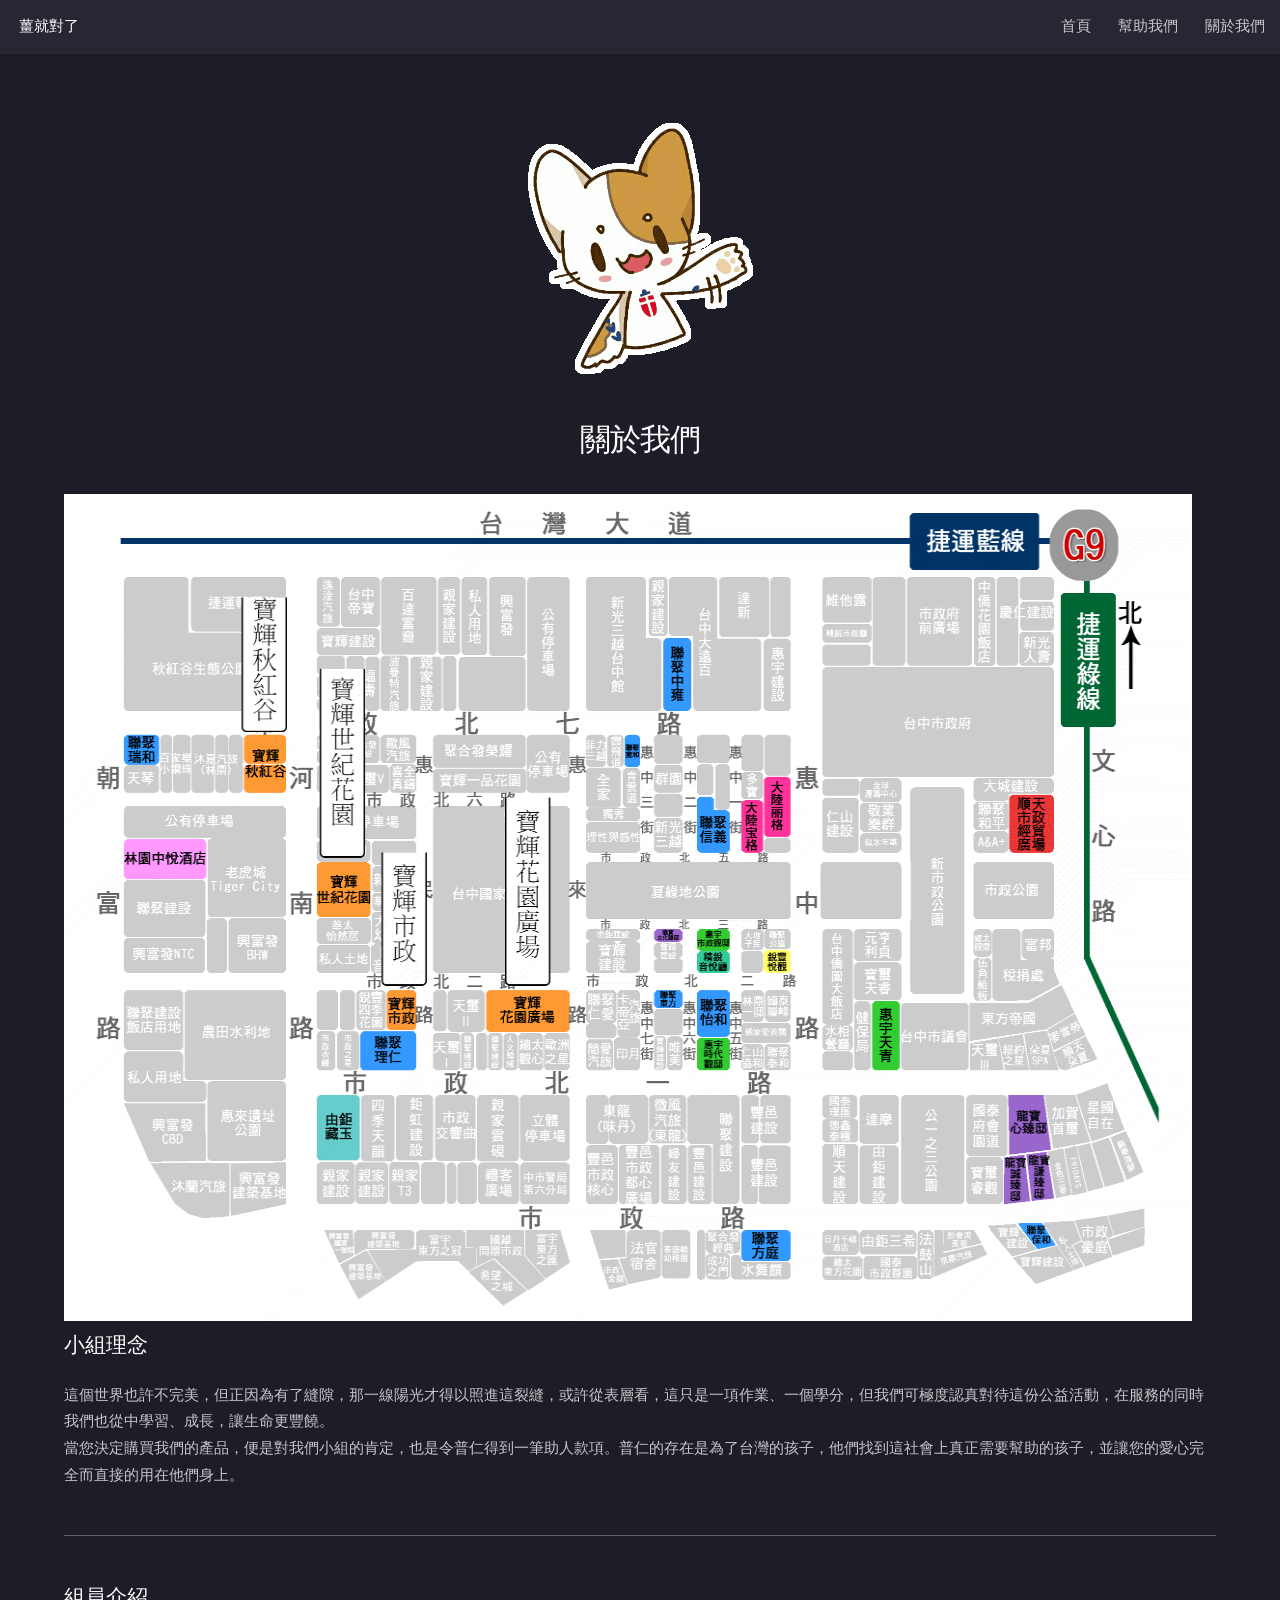
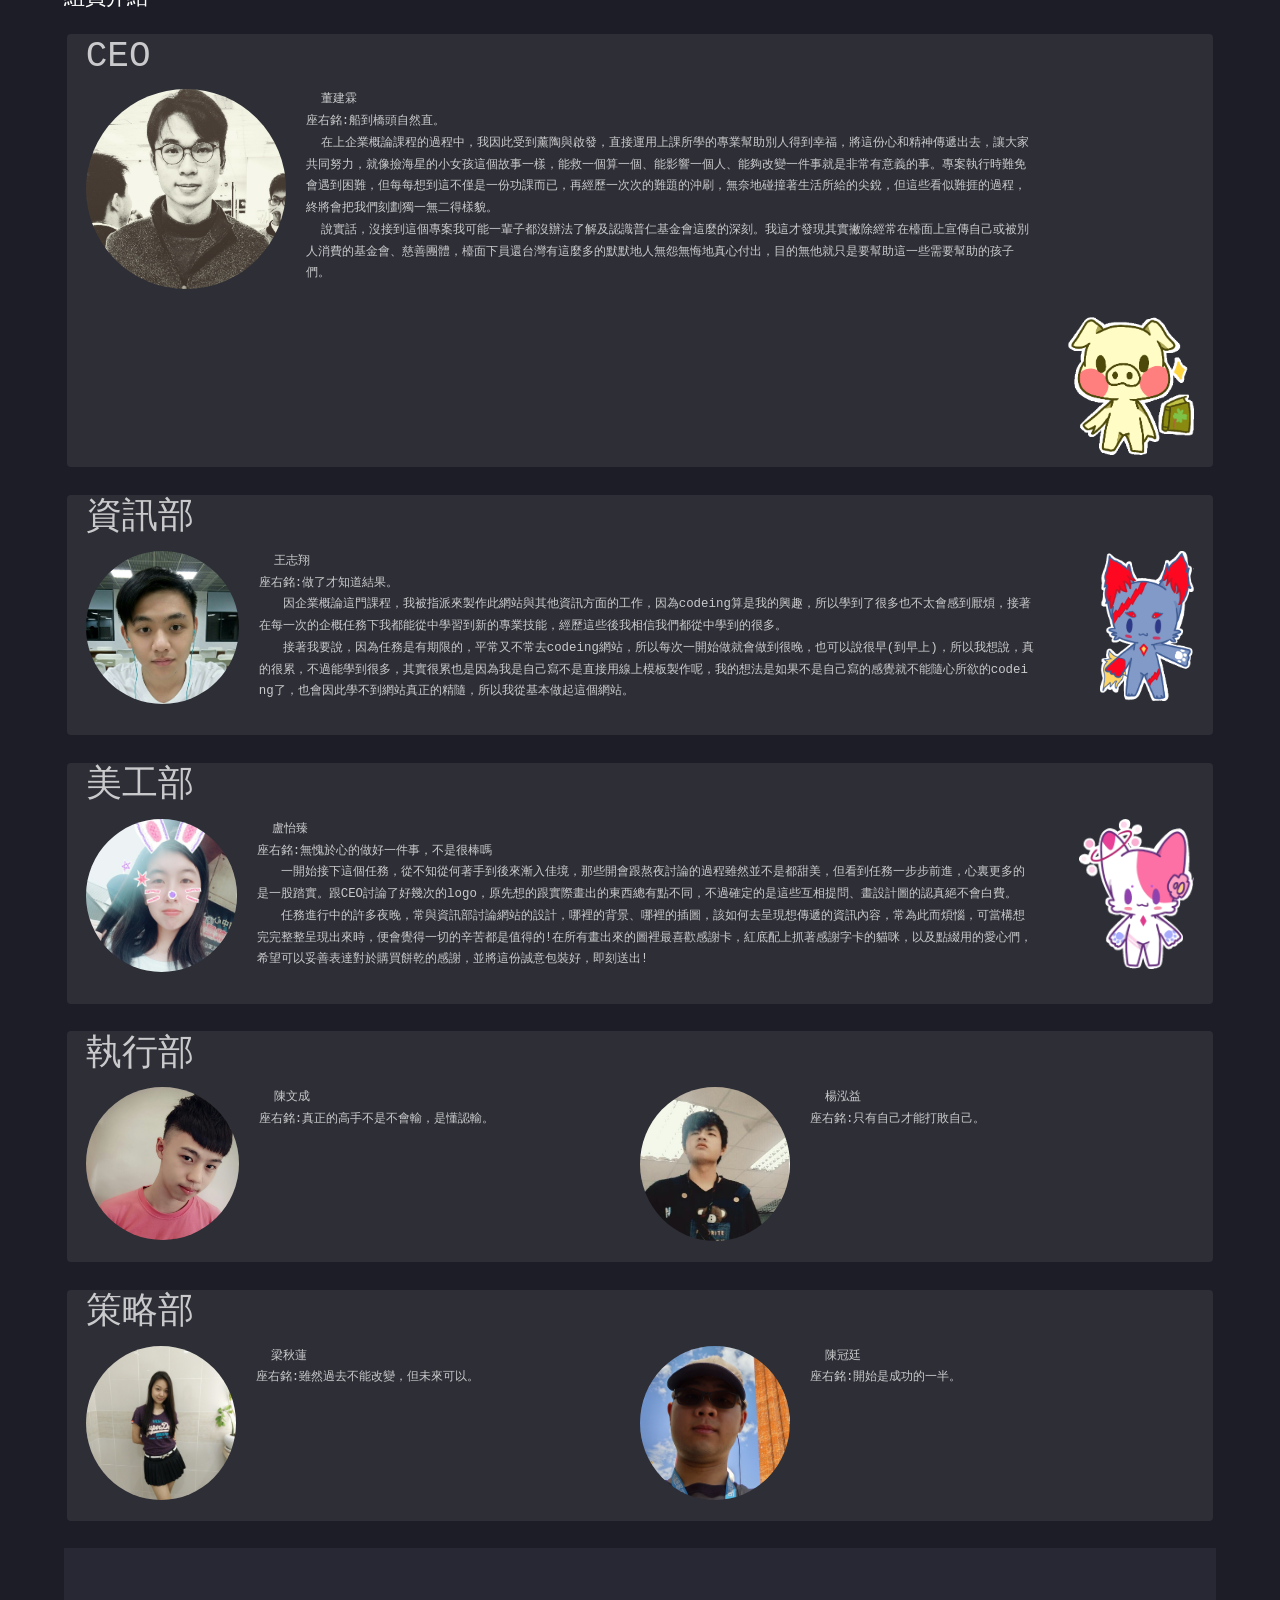
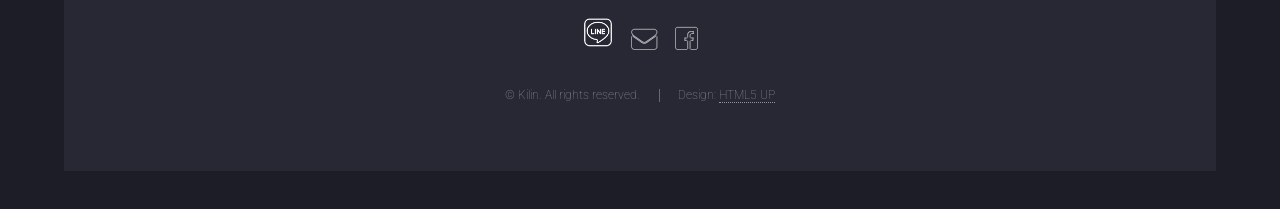
==== about.html @ bde61a0d "Add files via upload" ====
<!DOCTYPE HTML>
<!--
	Landed by HTML5 UP
	html5up.net | @ajlkn
	Free for personal and commercial use under the CCA 3.0 license (html5up.net/license)
-->
<html>
	<head>
	<!-- Global site tag (gtag.js) - Google Analytics -->
<script async src="https://www.googletagmanager.com/gtag/js?id=UA-119591064-1"></script>
<script>
  window.dataLayer = window.dataLayer || [];
  function gtag(){dataLayer.push(arguments);}
  gtag('js', new Date());

  gtag('config', 'UA-119591064-1');
</script>

		<title>薑就對了_關於我們</title>
		<meta charset="utf-8" />
		<meta name="viewport" content="width=device-width, initial-scale=1" />
		<!--[if lte IE 8]><script src="assets/js/ie/html5shiv.js"></script><![endif]-->
		<link rel="stylesheet" href="assets/css/main.css" />
		<!--[if lte IE 9]><link rel="stylesheet" href="assets/css/ie9.css" /><![endif]-->
		<!--[if lte IE 8]><link rel="stylesheet" href="assets/css/ie8.css" /><![endif]-->
	</head>
	<body>
		<div id="page-wrapper">

			<!-- Header -->
			<header id="header">
					<h1 id="logo"><a href="index.html">薑就對了</a></h1>
					<nav id="nav">
						<ul>
							<li><a href="index.html">首頁</a></li>
							<li>
								<a href="#">幫助我們</a>
								<ul>
									<li><a href="thanks.html">購買薑黃餅乾</a></li>
									
									<li><a href="Statements.jsp">財務報表</a></li>
									
								</ul>
							</li>
							<li>
							<a href="#">關於我們</a>
								<ul>
									<li><a href="about.html">關於我們</a></li>
									
									<li><a href="meow.html">薑米喵 小檔案</a></li>
									
								</ul>
							</li>
						</ul>
					</nav>
				</header>

			<!-- Main -->
				<div id="main" class="wrapper style1">
					<div class="container">
						<div class="midd">
							<h2><img src="images/hello.gif" width="225" height="251"></h2><h2>關於我們</h2></div>
						

						<!-- Text -->
							<section>
								<img src="images/10.gif" width="1128" height="827">
								<h3>小組理念</h3>
								<p>這個世界也許不完美，但正因為有了縫隙，那一線陽光才得以照進這裂縫，或許從表層看，這只是一項作業、一個學分，但我們可極度認真對待這份公益活動，在服務的同時我們也從中學習、成長，讓生命更豐饒。 
<br>當您決定購買我們的產品，便是對我們小組的肯定，也是令普仁得到一筆助人款項。普仁的存在是為了台灣的孩子，他們找到這社會上真正需要幫助的孩子，並讓您的愛心完全而直接的用在他們身上。</p>

<hr />

							

							  <h3>組員介紹</h3>
	                          
	                          <pre><code><div class="h1">CEO</div><br><div class="aboutmu"><span class="radi"><img src="images/180501_0001.jpg" alt="" width="200" class="radi" /></span></div><div class="aboutmu4">  董建霖		
座右銘:船到橋頭自然直。
  在上企業概論課程的過程中，我因此受到薰陶與啟發，直接運用上課所學的專業幫助別人得到幸福，將這份心和精神傳遞出去，讓大家共同努力，就像撿海星的小女孩這個故事一樣，能救一個算一個、能影響一個人、能夠改變一件事就是非常有意義的事。專案執行時難免會遇到困難，但每每想到這不僅是一份功課而已，再經歷一次次的難題的沖刷，無奈地碰撞著生活所給的尖銳，但這些看似難捱的過程，終將會把我們刻劃獨一無二得樣貌。
  說實話，沒接到這個專案我可能一輩子都沒辦法了解及認識普仁基金會這麼的深刻。我這才發現其實撇除經常在檯面上宣傳自己或被別人消費的基金會、慈善團體，檯面下員還台灣有這麼多的默默地人無怨無悔地真心付出，目的無他就只是要幫助這一些需要幫助的孩子們。
</div><img src="images/1312.gif" height="150" class="riggg"/></code></pre>
    <pre><code><div class="h1">資訊部</div><br><div class="aboutmu"><span class="radi"><img src="images/180501_0003.jpg" alt="" width="153" height="153" class="radi" /></span></div><div class="aboutmu2">  王志翔
座右銘:做了才知道結果。
　　因企業概論這門課程，我被指派來製作此網站與其他資訊方面的工作，因為codeing算是我的興趣，所以學到了很多也不太會感到厭煩，接著在每一次的企概任務下我都能從中學習到新的專業技能，經歷這些後我相信我們都從中學到的很多。
　　接著我要說，因為任務是有期限的，平常又不常去codeing網站，所以每次一開始做就會做到很晚，也可以說很早(到早上)，所以我想說，真的很累，不過能學到很多，其實很累也是因為我是自己寫不是直接用線上模板製作呢，我的想法是如果不是自己寫的感覺就不能隨心所欲的codeing了，也會因此學不到網站真正的精隨，所以我從基本做起這個網站。</div><img src="images/1313.gif" height="150" class="riggg"/></code></pre>
     <pre><code><div class="h1">美工部</div><br><div class="aboutmu"><span class="radi"><img src="images/180501_0002.jpg" alt="" width="151" height="153" class="radi" /></span></div><div class="aboutmu2">  盧怡臻
座右銘:無愧於心的做好一件事，不是很棒嗎
　　一開始接下這個任務，從不知從何著手到後來漸入佳境，那些開會跟熬夜討論的過程雖然並不是都甜美，但看到任務一步步前進，心裏更多的是一股踏實。跟CEO討論了好幾次的logo，原先想的跟實際畫出的東西總有點不同，不過確定的是這些互相提問、畫設計圖的認真絕不會白費。
　　任務進行中的許多夜晚，常與資訊部討論網站的設計，哪裡的背景、哪裡的插圖，該如何去呈現想傳遞的資訊內容，常為此而煩惱，可當構想完完整整呈現出來時，便會覺得一切的辛苦都是值得的!在所有畫出來的圖裡最喜歡感謝卡，紅底配上抓著感謝字卡的貓咪，以及點綴用的愛心們，希望可以妥善表達對於購買餅乾的感謝，並將這份誠意包裝好，即刻送出!
</div><img src="images/1314.gif" height="150" class="riggg"/></code></pre>
   <pre><code><div class="h1">執行部</div><br><div class="both"><div class="aboutmu"><span class="radi"><img src="images/180501_0005.jpg" alt="" width="153" height="153" class="radi" /></span></div><div class="aboutmu3">  陳文成
座右銘:真正的高手不是不會輸，是懂認輸。
	</div></div><div class="both"><div class="aboutmu"><span class="radi"><img src="images/180501_0006.jpg" alt="" width="150" height="154" class="radi" /></span></div><div class="aboutmu3">  楊泓益
座右銘:只有自己才能打敗自己。
	</div></div></code></pre>
    <pre><code><div class="h1">策略部</div><br><div class="both"><div class="aboutmu"><span class="radi"><img src="images/180501_0007.jpg" alt="" width="150" height="154" class="radi" /></span></div><div class="aboutmu3">  梁秋蓮
座右銘:雖然過去不能改變，但未來可以。
	</div></div><div class="both"><div class="aboutmu"><span class="radi"><img src="images/180501_0004.jpg" alt="" width="150" height="154" class="radi" /></span></div><div class="aboutmu3">  陳冠廷
座右銘:開始是成功的一半。</div></div>
</code></pre></section>

			<!-- Footer -->
				<footer id="footer">
					<ul class="icons">
						<li><a target="_blank"  href="https://line.me/R/ti/p/%40igk7902d" class="icon" ><img height="30" border="0" src="images/line.png"></a></li>
						<li><a href="mailto:wl00161839@gmail.com" class="icon alt fa-envelope"><span class="label">Email</span></a></li>
                        <li><a target="_blank"  href="https://www.facebook.com/%E8%96%91%E5%B0%B1%E5%B0%8D%E4%BA%86-148167899364605/?modal=admin_todo_tour" class="icon alt fa-facebook-official"><span class="label">facebook</span></a></li>
					</ul>
					<ul class="copyright">
						<li>&copy; Kilin. All rights reserved.</li><li>Design: <a href="http://html5up.net">HTML5 UP</a></li>
					</ul>
				</footer>

		</div>

		<!-- Scripts -->
			<script src="assets/js/jquery.min.js"></script>
			<script src="assets/js/j.js"></script>
			<script src="assets/js/jquery.scrolly.min.js"></script>
			<script src="assets/js/jquery.dropotron.min.js"></script>
			<script src="assets/js/jquery.scrollex.min.js"></script>
			<script src="assets/js/skel.min.js"></script>
			<script src="assets/js/util.js"></script>
			<!--[if lte IE 8]><script src="assets/js/ie/respond.min.js"></script><![endif]-->
			<script src="assets/js/main.js"></script>

	</body>
</html>
---- assets/css/main.css ----
@import url("font-awesome.min.css");
@import url("https://fonts.googleapis.com/css?family=Roboto:100,300,100italic,300italic");


/*
	Landed by HTML5 UP
	html5up.net | @ajlkn
	Free for personal and commercial use under the CCA 3.0 license (html5up.net/license)
*/

/* Reset */



	html, body, div, span, applet, object, iframe, h1, h2, h3, h4, h5, h6, p, blockquote, pre, a, abbr, acronym, address, big, cite, code, del, dfn, em, img, ins, kbd, q, s, samp, small, strike, strong, sub, sup, tt, var, b, u, i, center, dl, dt, dd, ol, ul, li, fieldset, form, label, legend, table, caption, tbody, tfoot, thead, tr, th, td, article, aside, canvas, details, embed, figure, figcaption, footer, header, hgroup, menu, nav, output, ruby, section, summary, time, mark, audio, video {
		margin: 0;
		padding: 0;
		border: 0;
		font-size: 100%;
		font: inherit;
		vertical-align: baseline;
	}

	article, aside, details, figcaption, figure, footer, header, hgroup, menu, nav, section {
		display: block;
	}

	body {
		line-height: 1;
	}

	ol, ul {
		list-style: none;
	}

	blockquote, q {
		quotes: none;
	}

	blockquote:before, blockquote:after, q:before, q:after {
		content: '';
		content: none;
	}

	table {
		border-collapse: collapse;
		border-spacing: 0;
	}

	body {
		-webkit-text-size-adjust: none;
	}

/* Box Model */

	*, *:before, *:after {
		-moz-box-sizing: border-box;
		-webkit-box-sizing: border-box;
		box-sizing: border-box;
	}

/* Containers */

	.container {
		margin-left: auto;
		margin-right: auto;
	}

	.container.\31 25\25 {
		width: 100%;
		max-width: 87.5em;
		min-width: 70em;
	}

	.container.\37 5\25 {
		width: 52.5em;
	}

	.container.\35 0\25 {
		width: 35em;
	}

	.container.\32 5\25 {
		width: 17.5em;
	}

	.container {
		width: 70em;
	}

	@media screen and (max-width: 1680px) {

		.container.\31 25\25 {
			width: 100%;
			max-width: 87.5em;
			min-width: 70em;
		}

		.container.\37 5\25 {
			width: 52.5em;
		}

		.container.\35 0\25 {
			width: 35em;
		}

		.container.\32 5\25 {
			width: 17.5em;
		}

		.container {
			width: 70em;
		}

	}

	@media screen and (max-width: 1280px) {

		.container.\31 25\25 {
			width: 100%;
			max-width: 112.5%;
			min-width: 90%;
		}

		.container.\37 5\25 {
			width: 67.5%;
		}

		.container.\35 0\25 {
			width: 45%;
		}

		.container.\32 5\25 {
			width: 22.5%;
		}

		.container {
			width: 90%;
		}

	}

	@media screen and (max-width: 980px) {

		.container.\31 25\25 {
			width: 100%;
			max-width: 125%;
			min-width: 100%;
		}

		.container.\37 5\25 {
			width: 75%;
		}

		.container.\35 0\25 {
			width: 50%;
		}

		.container.\32 5\25 {
			width: 25%;
		}

		.container {
			width: 100% !important;
		}

	}

	@media screen and (max-width: 736px) {

		.container.\31 25\25 {
			width: 100%;
			max-width: 125%;
			min-width: 100%;
		}

		.container.\37 5\25 {
			width: 75%;
		}

		.container.\35 0\25 {
			width: 50%;
		}

		.container.\32 5\25 {
			width: 25%;
		}

		.container {
			width: 100% !important;
		}

	}

	@media screen and (max-width: 480px) {

		.container.\31 25\25 {
			width: 100%;
			max-width: 125%;
			min-width: 100%;
		}

		.container.\37 5\25 {
			width: 75%;
		}

		.container.\35 0\25 {
			width: 50%;
		}

		.container.\32 5\25 {
			width: 25%;
		}

		.container {
			width: 100% !important;
		}

	}

/* Grid */

	.row {
		border-bottom: solid 1px transparent;
		-moz-box-sizing: border-box;
		-webkit-box-sizing: border-box;
		box-sizing: border-box;
	}

	.row > * {
		float: left;
		-moz-box-sizing: border-box;
		-webkit-box-sizing: border-box;
		box-sizing: border-box;
	}

	.row:after, .row:before {
		content: '';
		display: block;
		clear: both;
		height: 0;
	}

	.row.uniform > * > :first-child {
		margin-top: 0;
	}

	.row.uniform > * > :last-child {
		margin-bottom: 0;
	}

	.row.\30 \25 > * {
		padding: 0 0 0 0em;
	}

	.row.\30 \25 {
		margin: 0 0 -1px 0em;
	}

	.row.uniform.\30 \25 > * {
		padding: 0em 0 0 0em;
	}

	.row.uniform.\30 \25 {
		margin: 0em 0 -1px 0em;
	}

	.row > * {
		padding: 0 0 0 2.5em;
	}

	.row {
		margin: 0 0 -1px -2.5em;
	}

	.row.uniform > * {
		padding: 2.5em 0 0 2.5em;
	}

	.row.uniform {
		margin: -2.5em 0 -1px -2.5em;
	}

	.row.\32 00\25 > * {
		padding: 0 0 0 5em;
	}

	.row.\32 00\25 {
		margin: 0 0 -1px -5em;
	}

	.row.uniform.\32 00\25 > * {
		padding: 5em 0 0 5em;
	}

	.row.uniform.\32 00\25 {
		margin: -5em 0 -1px -5em;
	}

	.row.\31 50\25 > * {
		padding: 0 0 0 3.75em;
	}

	.row.\31 50\25 {
		margin: 0 0 -1px -3.75em;
	}

	.row.uniform.\31 50\25 > * {
		padding: 3.75em 0 0 3.75em;
	}

	.row.uniform.\31 50\25 {
		margin: -3.75em 0 -1px -3.75em;
	}

	.row.\35 0\25 > * {
		padding: 0 0 0 1.25em;
	}

	.row.\35 0\25 {
		margin: 0 0 -1px -1.25em;
	}

	.row.uniform.\35 0\25 > * {
		padding: 1.25em 0 0 1.25em;
	}

	.row.uniform.\35 0\25 {
		margin: -1.25em 0 -1px -1.25em;
	}

	.row.\32 5\25 > * {
		padding: 0 0 0 0.625em;
	}

	.row.\32 5\25 {
		margin: 0 0 -1px -0.625em;
	}

	.row.uniform.\32 5\25 > * {
		padding: 0.625em 0 0 0.625em;
	}

	.row.uniform.\32 5\25 {
		margin: -0.625em 0 -1px -0.625em;
	}

	.\31 2u, .\31 2u\24 {
		width: 100%;
		clear: none;
		margin-left: 0;
	}

	.\31 1u, .\31 1u\24 {
		width: 91.6666666667%;
		clear: none;
		margin-left: 0;
	}

	.\31 0u, .\31 0u\24 {
		width: 83.3333333333%;
		clear: none;
		margin-left: 0;
	}

	.\39 u, .\39 u\24 {
		width: 75%;
		clear: none;
		margin-left: 0;
	}

	.\38 u, .\38 u\24 {
		width: 66.6666666667%;
		clear: none;
		margin-left: 0;
	}

	.\37 u, .\37 u\24 {
		width: 58.3333333333%;
		clear: none;
		margin-left: 0;
	}

	.\36 u, .\36 u\24 {
		width: 50%;
		clear: none;
		margin-left: 0;
	}

	.\35 u, .\35 u\24 {
		width: 41.6666666667%;
		clear: none;
		margin-left: 0;
	}

	.\34 u, .\34 u\24 {
		width: 33.3333333333%;
		clear: none;
		margin-left: 0;
	}

	.\33 u, .\33 u\24 {
		width: 25%;
		clear: none;
		margin-left: 0;
	}

	.\32 u, .\32 u\24 {
		width: 16.6666666667%;
		clear: none;
		margin-left: 0;
	}

	.\31 u, .\31 u\24 {
		width: 8.3333333333%;
		clear: none;
		margin-left: 0;
	}

	.\31 2u\24 + *,
	.\31 1u\24 + *,
	.\31 0u\24 + *,
	.\39 u\24 + *,
	.\38 u\24 + *,
	.\37 u\24 + *,
	.\36 u\24 + *,
	.\35 u\24 + *,
	.\34 u\24 + *,
	.\33 u\24 + *,
	.\32 u\24 + *,
	.\31 u\24 + * {
		clear: left;
	}

	.\-11u {
		margin-left: 91.66667%;
	}

	.\-10u {
		margin-left: 83.33333%;
	}

	.\-9u {
		margin-left: 75%;
	}

	.\-8u {
		margin-left: 66.66667%;
	}

	.\-7u {
		margin-left: 58.33333%;
	}

	.\-6u {
		margin-left: 50%;
	}

	.\-5u {
		margin-left: 41.66667%;
	}

	.\-4u {
		margin-left: 33.33333%;
	}

	.\-3u {
		margin-left: 25%;
	}

	.\-2u {
		margin-left: 16.66667%;
	}

	.\-1u {
		margin-left: 8.33333%;
	}

	@media screen and (max-width: 1680px) {

		.row > * {
			padding: 0 0 0 2.5em;
		}

		.row {
			margin: 0 0 -1px -2.5em;
		}

		.row.uniform > * {
			padding: 2.5em 0 0 2.5em;
		}

		.row.uniform {
			margin: -2.5em 0 -1px -2.5em;
		}

		.row.\32 00\25 > * {
			padding: 0 0 0 5em;
		}

		.row.\32 00\25 {
			margin: 0 0 -1px -5em;
		}

		.row.uniform.\32 00\25 > * {
			padding: 5em 0 0 5em;
		}

		.row.uniform.\32 00\25 {
			margin: -5em 0 -1px -5em;
		}

		.row.\31 50\25 > * {
			padding: 0 0 0 3.75em;
		}

		.row.\31 50\25 {
			margin: 0 0 -1px -3.75em;
		}

		.row.uniform.\31 50\25 > * {
			padding: 3.75em 0 0 3.75em;
		}

		.row.uniform.\31 50\25 {
			margin: -3.75em 0 -1px -3.75em;
		}

		.row.\35 0\25 > * {
			padding: 0 0 0 1.25em;
		}

		.row.\35 0\25 {
			margin: 0 0 -1px -1.25em;
		}

		.row.uniform.\35 0\25 > * {
			padding: 1.25em 0 0 1.25em;
		}

		.row.uniform.\35 0\25 {
			margin: -1.25em 0 -1px -1.25em;
		}

		.row.\32 5\25 > * {
			padding: 0 0 0 0.625em;
		}

		.row.\32 5\25 {
			margin: 0 0 -1px -0.625em;
		}

		.row.uniform.\32 5\25 > * {
			padding: 0.625em 0 0 0.625em;
		}

		.row.uniform.\32 5\25 {
			margin: -0.625em 0 -1px -0.625em;
		}

		.\31 2u\28xlarge\29, .\31 2u\24\28xlarge\29 {
			width: 100%;
			clear: none;
			margin-left: 0;
		}

		.\31 1u\28xlarge\29, .\31 1u\24\28xlarge\29 {
			width: 91.6666666667%;
			clear: none;
			margin-left: 0;
		}

		.\31 0u\28xlarge\29, .\31 0u\24\28xlarge\29 {
			width: 83.3333333333%;
			clear: none;
			margin-left: 0;
		}

		.\39 u\28xlarge\29, .\39 u\24\28xlarge\29 {
			width: 75%;
			clear: none;
			margin-left: 0;
		}

		.\38 u\28xlarge\29, .\38 u\24\28xlarge\29 {
			width: 66.6666666667%;
			clear: none;
			margin-left: 0;
		}

		.\37 u\28xlarge\29, .\37 u\24\28xlarge\29 {
			width: 58.3333333333%;
			clear: none;
			margin-left: 0;
		}

		.\36 u\28xlarge\29, .\36 u\24\28xlarge\29 {
			width: 50%;
			clear: none;
			margin-left: 0;
		}

		.\35 u\28xlarge\29, .\35 u\24\28xlarge\29 {
			width: 41.6666666667%;
			clear: none;
			margin-left: 0;
		}

		.\34 u\28xlarge\29, .\34 u\24\28xlarge\29 {
			width: 33.3333333333%;
			clear: none;
			margin-left: 0;
		}

		.\33 u\28xlarge\29, .\33 u\24\28xlarge\29 {
			width: 25%;
			clear: none;
			margin-left: 0;
		}

		.\32 u\28xlarge\29, .\32 u\24\28xlarge\29 {
			width: 16.6666666667%;
			clear: none;
			margin-left: 0;
		}

		.\31 u\28xlarge\29, .\31 u\24\28xlarge\29 {
			width: 8.3333333333%;
			clear: none;
			margin-left: 0;
		}

		.\31 2u\24\28xlarge\29 + *,
		.\31 1u\24\28xlarge\29 + *,
		.\31 0u\24\28xlarge\29 + *,
		.\39 u\24\28xlarge\29 + *,
		.\38 u\24\28xlarge\29 + *,
		.\37 u\24\28xlarge\29 + *,
		.\36 u\24\28xlarge\29 + *,
		.\35 u\24\28xlarge\29 + *,
		.\34 u\24\28xlarge\29 + *,
		.\33 u\24\28xlarge\29 + *,
		.\32 u\24\28xlarge\29 + *,
		.\31 u\24\28xlarge\29 + * {
			clear: left;
		}

		.\-11u\28xlarge\29 {
			margin-left: 91.66667%;
		}

		.\-10u\28xlarge\29 {
			margin-left: 83.33333%;
		}

		.\-9u\28xlarge\29 {
			margin-left: 75%;
		}

		.\-8u\28xlarge\29 {
			margin-left: 66.66667%;
		}

		.\-7u\28xlarge\29 {
			margin-left: 58.33333%;
		}

		.\-6u\28xlarge\29 {
			margin-left: 50%;
		}

		.\-5u\28xlarge\29 {
			margin-left: 41.66667%;
		}

		.\-4u\28xlarge\29 {
			margin-left: 33.33333%;
		}

		.\-3u\28xlarge\29 {
			margin-left: 25%;
		}

		.\-2u\28xlarge\29 {
			margin-left: 16.66667%;
		}

		.\-1u\28xlarge\29 {
			margin-left: 8.33333%;
		}

	}

	@media screen and (max-width: 1280px) {

		.row > * {
			padding: 0 0 0 2.5em;
		}

		.row {
			margin: 0 0 -1px -2.5em;
		}

		.row.uniform > * {
			padding: 2.5em 0 0 2.5em;
		}

		.row.uniform {
			margin: -2.5em 0 -1px -2.5em;
		}

		.row.\32 00\25 > * {
			padding: 0 0 0 5em;
		}

		.row.\32 00\25 {
			margin: 0 0 -1px -5em;
		}

		.row.uniform.\32 00\25 > * {
			padding: 5em 0 0 5em;
		}

		.row.uniform.\32 00\25 {
			margin: -5em 0 -1px -5em;
		}

		.row.\31 50\25 > * {
			padding: 0 0 0 3.75em;
		}

		.row.\31 50\25 {
			margin: 0 0 -1px -3.75em;
		}

		.row.uniform.\31 50\25 > * {
			padding: 3.75em 0 0 3.75em;
		}

		.row.uniform.\31 50\25 {
			margin: -3.75em 0 -1px -3.75em;
		}

		.row.\35 0\25 > * {
			padding: 0 0 0 1.25em;
		}

		.row.\35 0\25 {
			margin: 0 0 -1px -1.25em;
		}

		.row.uniform.\35 0\25 > * {
			padding: 1.25em 0 0 1.25em;
		}

		.row.uniform.\35 0\25 {
			margin: -1.25em 0 -1px -1.25em;
		}

		.row.\32 5\25 > * {
			padding: 0 0 0 0.625em;
		}

		.row.\32 5\25 {
			margin: 0 0 -1px -0.625em;
		}

		.row.uniform.\32 5\25 > * {
			padding: 0.625em 0 0 0.625em;
		}

		.row.uniform.\32 5\25 {
			margin: -0.625em 0 -1px -0.625em;
		}

		.\31 2u\28large\29, .\31 2u\24\28large\29 {
			width: 100%;
			clear: none;
			margin-left: 0;
		}

		.\31 1u\28large\29, .\31 1u\24\28large\29 {
			width: 91.6666666667%;
			clear: none;
			margin-left: 0;
		}

		.\31 0u\28large\29, .\31 0u\24\28large\29 {
			width: 83.3333333333%;
			clear: none;
			margin-left: 0;
		}

		.\39 u\28large\29, .\39 u\24\28large\29 {
			width: 75%;
			clear: none;
			margin-left: 0;
		}

		.\38 u\28large\29, .\38 u\24\28large\29 {
			width: 66.6666666667%;
			clear: none;
			margin-left: 0;
		}

		.\37 u\28large\29, .\37 u\24\28large\29 {
			width: 58.3333333333%;
			clear: none;
			margin-left: 0;
		}

		.\36 u\28large\29, .\36 u\24\28large\29 {
			width: 50%;
			clear: none;
			margin-left: 0;
		}

		.\35 u\28large\29, .\35 u\24\28large\29 {
			width: 41.6666666667%;
			clear: none;
			margin-left: 0;
		}

		.\34 u\28large\29, .\34 u\24\28large\29 {
			width: 33.3333333333%;
			clear: none;
			margin-left: 0;
		}

		.\33 u\28large\29, .\33 u\24\28large\29 {
			width: 25%;
			clear: none;
			margin-left: 0;
		}

		.\32 u\28large\29, .\32 u\24\28large\29 {
			width: 16.6666666667%;
			clear: none;
			margin-left: 0;
		}

		.\31 u\28large\29, .\31 u\24\28large\29 {
			width: 8.3333333333%;
			clear: none;
			margin-left: 0;
		}

		.\31 2u\24\28large\29 + *,
		.\31 1u\24\28large\29 + *,
		.\31 0u\24\28large\29 + *,
		.\39 u\24\28large\29 + *,
		.\38 u\24\28large\29 + *,
		.\37 u\24\28large\29 + *,
		.\36 u\24\28large\29 + *,
		.\35 u\24\28large\29 + *,
		.\34 u\24\28large\29 + *,
		.\33 u\24\28large\29 + *,
		.\32 u\24\28large\29 + *,
		.\31 u\24\28large\29 + * {
			clear: left;
		}

		.\-11u\28large\29 {
			margin-left: 91.66667%;
		}

		.\-10u\28large\29 {
			margin-left: 83.33333%;
		}

		.\-9u\28large\29 {
			margin-left: 75%;
		}

		.\-8u\28large\29 {
			margin-left: 66.66667%;
		}

		.\-7u\28large\29 {
			margin-left: 58.33333%;
		}

		.\-6u\28large\29 {
			margin-left: 50%;
		}

		.\-5u\28large\29 {
			margin-left: 41.66667%;
		}

		.\-4u\28large\29 {
			margin-left: 33.33333%;
		}

		.\-3u\28large\29 {
			margin-left: 25%;
		}

		.\-2u\28large\29 {
			margin-left: 16.66667%;
		}

		.\-1u\28large\29 {
			margin-left: 8.33333%;
		}

	}

	@media screen and (max-width: 980px) {

		.row > * {
			padding: 0 0 0 2.5em;
		}

		.row {
			margin: 0 0 -1px -2.5em;
		}

		.row.uniform > * {
			padding: 2.5em 0 0 2.5em;
		}

		.row.uniform {
			margin: -2.5em 0 -1px -2.5em;
		}

		.row.\32 00\25 > * {
			padding: 0 0 0 5em;
		}

		.row.\32 00\25 {
			margin: 0 0 -1px -5em;
		}

		.row.uniform.\32 00\25 > * {
			padding: 5em 0 0 5em;
		}

		.row.uniform.\32 00\25 {
			margin: -5em 0 -1px -5em;
		}

		.row.\31 50\25 > * {
			padding: 0 0 0 3.75em;
		}

		.row.\31 50\25 {
			margin: 0 0 -1px -3.75em;
		}

		.row.uniform.\31 50\25 > * {
			padding: 3.75em 0 0 3.75em;
		}

		.row.uniform.\31 50\25 {
			margin: -3.75em 0 -1px -3.75em;
		}

		.row.\35 0\25 > * {
			padding: 0 0 0 1.25em;
		}

		.row.\35 0\25 {
			margin: 0 0 -1px -1.25em;
		}

		.row.uniform.\35 0\25 > * {
			padding: 1.25em 0 0 1.25em;
		}

		.row.uniform.\35 0\25 {
			margin: -1.25em 0 -1px -1.25em;
		}

		.row.\32 5\25 > * {
			padding: 0 0 0 0.625em;
		}

		.row.\32 5\25 {
			margin: 0 0 -1px -0.625em;
		}

		.row.uniform.\32 5\25 > * {
			padding: 0.625em 0 0 0.625em;
		}

		.row.uniform.\32 5\25 {
			margin: -0.625em 0 -1px -0.625em;
		}

		.\31 2u\28medium\29, .\31 2u\24\28medium\29 {
			width: 100%;
			clear: none;
			margin-left: 0;
		}

		.\31 1u\28medium\29, .\31 1u\24\28medium\29 {
			width: 91.6666666667%;
			clear: none;
			margin-left: 0;
		}

		.\31 0u\28medium\29, .\31 0u\24\28medium\29 {
			width: 83.3333333333%;
			clear: none;
			margin-left: 0;
		}

		.\39 u\28medium\29, .\39 u\24\28medium\29 {
			width: 75%;
			clear: none;
			margin-left: 0;
		}

		.\38 u\28medium\29, .\38 u\24\28medium\29 {
			width: 66.6666666667%;
			clear: none;
			margin-left: 0;
		}

		.\37 u\28medium\29, .\37 u\24\28medium\29 {
			width: 58.3333333333%;
			clear: none;
			margin-left: 0;
		}

		.\36 u\28medium\29, .\36 u\24\28medium\29 {
			width: 50%;
			clear: none;
			margin-left: 0;
		}

		.\35 u\28medium\29, .\35 u\24\28medium\29 {
			width: 41.6666666667%;
			clear: none;
			margin-left: 0;
		}

		.\34 u\28medium\29, .\34 u\24\28medium\29 {
			width: 33.3333333333%;
			clear: none;
			margin-left: 0;
		}

		.\33 u\28medium\29, .\33 u\24\28medium\29 {
			width: 25%;
			clear: none;
			margin-left: 0;
		}

		.\32 u\28medium\29, .\32 u\24\28medium\29 {
			width: 16.6666666667%;
			clear: none;
			margin-left: 0;
		}

		.\31 u\28medium\29, .\31 u\24\28medium\29 {
			width: 8.3333333333%;
			clear: none;
			margin-left: 0;
		}

		.\31 2u\24\28medium\29 + *,
		.\31 1u\24\28medium\29 + *,
		.\31 0u\24\28medium\29 + *,
		.\39 u\24\28medium\29 + *,
		.\38 u\24\28medium\29 + *,
		.\37 u\24\28medium\29 + *,
		.\36 u\24\28medium\29 + *,
		.\35 u\24\28medium\29 + *,
		.\34 u\24\28medium\29 + *,
		.\33 u\24\28medium\29 + *,
		.\32 u\24\28medium\29 + *,
		.\31 u\24\28medium\29 + * {
			clear: left;
		}

		.\-11u\28medium\29 {
			margin-left: 91.66667%;
		}

		.\-10u\28medium\29 {
			margin-left: 83.33333%;
		}

		.\-9u\28medium\29 {
			margin-left: 75%;
		}

		.\-8u\28medium\29 {
			margin-left: 66.66667%;
		}

		.\-7u\28medium\29 {
			margin-left: 58.33333%;
		}

		.\-6u\28medium\29 {
			margin-left: 50%;
		}

		.\-5u\28medium\29 {
			margin-left: 41.66667%;
		}

		.\-4u\28medium\29 {
			margin-left: 33.33333%;
		}

		.\-3u\28medium\29 {
			margin-left: 25%;
		}

		.\-2u\28medium\29 {
			margin-left: 16.66667%;
		}

		.\-1u\28medium\29 {
			margin-left: 8.33333%;
		}

	}

	@media screen and (max-width: 736px) {

		.row > * {
			padding: 0 0 0 2.5em;
		}

		.row {
			margin: 0 0 -1px -2.5em;
		}

		.row.uniform > * {
			padding: 2.5em 0 0 2.5em;
		}

		.row.uniform {
			margin: -2.5em 0 -1px -2.5em;
		}

		.row.\32 00\25 > * {
			padding: 0 0 0 5em;
		}

		.row.\32 00\25 {
			margin: 0 0 -1px -5em;
		}

		.row.uniform.\32 00\25 > * {
			padding: 5em 0 0 5em;
		}

		.row.uniform.\32 00\25 {
			margin: -5em 0 -1px -5em;
		}

		.row.\31 50\25 > * {
			padding: 0 0 0 3.75em;
		}

		.row.\31 50\25 {
			margin: 0 0 -1px -3.75em;
		}

		.row.uniform.\31 50\25 > * {
			padding: 3.75em 0 0 3.75em;
		}

		.row.uniform.\31 50\25 {
			margin: -3.75em 0 -1px -3.75em;
		}

		.row.\35 0\25 > * {
			padding: 0 0 0 1.25em;
		}

		.row.\35 0\25 {
			margin: 0 0 -1px -1.25em;
		}

		.row.uniform.\35 0\25 > * {
			padding: 1.25em 0 0 1.25em;
		}

		.row.uniform.\35 0\25 {
			margin: -1.25em 0 -1px -1.25em;
		}

		.row.\32 5\25 > * {
			padding: 0 0 0 0.625em;
		}

		.row.\32 5\25 {
			margin: 0 0 -1px -0.625em;
		}

		.row.uniform.\32 5\25 > * {
			padding: 0.625em 0 0 0.625em;
		}

		.row.uniform.\32 5\25 {
			margin: -0.625em 0 -1px -0.625em;
		}

		.\31 2u\28small\29, .\31 2u\24\28small\29 {
			width: 100%;
			clear: none;
			margin-left: 0;
		}

		.\31 1u\28small\29, .\31 1u\24\28small\29 {
			width: 91.6666666667%;
			clear: none;
			margin-left: 0;
		}

		.\31 0u\28small\29, .\31 0u\24\28small\29 {
			width: 83.3333333333%;
			clear: none;
			margin-left: 0;
		}

		.\39 u\28small\29, .\39 u\24\28small\29 {
			width: 75%;
			clear: none;
			margin-left: 0;
		}

		.\38 u\28small\29, .\38 u\24\28small\29 {
			width: 66.6666666667%;
			clear: none;
			margin-left: 0;
		}

		.\37 u\28small\29, .\37 u\24\28small\29 {
			width: 58.3333333333%;
			clear: none;
			margin-left: 0;
		}

		.\36 u\28small\29, .\36 u\24\28small\29 {
			width: 50%;
			clear: none;
			margin-left: 0;
		}

		.\35 u\28small\29, .\35 u\24\28small\29 {
			width: 41.6666666667%;
			clear: none;
			margin-left: 0;
		}

		.\34 u\28small\29, .\34 u\24\28small\29 {
			width: 33.3333333333%;
			clear: none;
			margin-left: 0;
		}

		.\33 u\28small\29, .\33 u\24\28small\29 {
			width: 25%;
			clear: none;
			margin-left: 0;
		}

		.\32 u\28small\29, .\32 u\24\28small\29 {
			width: 16.6666666667%;
			clear: none;
			margin-left: 0;
		}

		.\31 u\28small\29, .\31 u\24\28small\29 {
			width: 8.3333333333%;
			clear: none;
			margin-left: 0;
		}

		.\31 2u\24\28small\29 + *,
		.\31 1u\24\28small\29 + *,
		.\31 0u\24\28small\29 + *,
		.\39 u\24\28small\29 + *,
		.\38 u\24\28small\29 + *,
		.\37 u\24\28small\29 + *,
		.\36 u\24\28small\29 + *,
		.\35 u\24\28small\29 + *,
		.\34 u\24\28small\29 + *,
		.\33 u\24\28small\29 + *,
		.\32 u\24\28small\29 + *,
		.\31 u\24\28small\29 + * {
			clear: left;
		}

		.\-11u\28small\29 {
			margin-left: 91.66667%;
		}

		.\-10u\28small\29 {
			margin-left: 83.33333%;
		}

		.\-9u\28small\29 {
			margin-left: 75%;
		}

		.\-8u\28small\29 {
			margin-left: 66.66667%;
		}

		.\-7u\28small\29 {
			margin-left: 58.33333%;
		}

		.\-6u\28small\29 {
			margin-left: 50%;
		}

		.\-5u\28small\29 {
			margin-left: 41.66667%;
		}

		.\-4u\28small\29 {
			margin-left: 33.33333%;
		}

		.\-3u\28small\29 {
			margin-left: 25%;
		}

		.\-2u\28small\29 {
			margin-left: 16.66667%;
		}

		.\-1u\28small\29 {
			margin-left: 8.33333%;
		}

	}

	@media screen and (max-width: 480px) {

		.row > * {
			padding: 0 0 0 2.5em;
		}

		.row {
			margin: 0 0 -1px -2.5em;
		}

		.row.uniform > * {
			padding: 2.5em 0 0 2.5em;
		}

		.row.uniform {
			margin: -2.5em 0 -1px -2.5em;
		}

		.row.\32 00\25 > * {
			padding: 0 0 0 5em;
		}

		.row.\32 00\25 {
			margin: 0 0 -1px -5em;
		}

		.row.uniform.\32 00\25 > * {
			padding: 5em 0 0 5em;
		}

		.row.uniform.\32 00\25 {
			margin: -5em 0 -1px -5em;
		}

		.row.\31 50\25 > * {
			padding: 0 0 0 3.75em;
		}

		.row.\31 50\25 {
			margin: 0 0 -1px -3.75em;
		}

		.row.uniform.\31 50\25 > * {
			padding: 3.75em 0 0 3.75em;
		}

		.row.uniform.\31 50\25 {
			margin: -3.75em 0 -1px -3.75em;
		}

		.row.\35 0\25 > * {
			padding: 0 0 0 1.25em;
		}

		.row.\35 0\25 {
			margin: 0 0 -1px -1.25em;
		}

		.row.uniform.\35 0\25 > * {
			padding: 1.25em 0 0 1.25em;
		}

		.row.uniform.\35 0\25 {
			margin: -1.25em 0 -1px -1.25em;
		}

		.row.\32 5\25 > * {
			padding: 0 0 0 0.625em;
		}

		.row.\32 5\25 {
			margin: 0 0 -1px -0.625em;
		}

		.row.uniform.\32 5\25 > * {
			padding: 0.625em 0 0 0.625em;
		}

		.row.uniform.\32 5\25 {
			margin: -0.625em 0 -1px -0.625em;
		}

		.\31 2u\28xsmall\29, .\31 2u\24\28xsmall\29 {
			width: 100%;
			clear: none;
			margin-left: 0;
		}

		.\31 1u\28xsmall\29, .\31 1u\24\28xsmall\29 {
			width: 91.6666666667%;
			clear: none;
			margin-left: 0;
		}

		.\31 0u\28xsmall\29, .\31 0u\24\28xsmall\29 {
			width: 83.3333333333%;
			clear: none;
			margin-left: 0;
		}

		.\39 u\28xsmall\29, .\39 u\24\28xsmall\29 {
			width: 75%;
			clear: none;
			margin-left: 0;
		}

		.\38 u\28xsmall\29, .\38 u\24\28xsmall\29 {
			width: 66.6666666667%;
			clear: none;
			margin-left: 0;
		}

		.\37 u\28xsmall\29, .\37 u\24\28xsmall\29 {
			width: 58.3333333333%;
			clear: none;
			margin-left: 0;
		}

		.\36 u\28xsmall\29, .\36 u\24\28xsmall\29 {
			width: 50%;
			clear: none;
			margin-left: 0;
		}

		.\35 u\28xsmall\29, .\35 u\24\28xsmall\29 {
			width: 41.6666666667%;
			clear: none;
			margin-left: 0;
		}

		.\34 u\28xsmall\29, .\34 u\24\28xsmall\29 {
			width: 33.3333333333%;
			clear: none;
			margin-left: 0;
		}

		.\33 u\28xsmall\29, .\33 u\24\28xsmall\29 {
			width: 25%;
			clear: none;
			margin-left: 0;
		}

		.\32 u\28xsmall\29, .\32 u\24\28xsmall\29 {
			width: 16.6666666667%;
			clear: none;
			margin-left: 0;
		}

		.\31 u\28xsmall\29, .\31 u\24\28xsmall\29 {
			width: 8.3333333333%;
			clear: none;
			margin-left: 0;
		}

		.\31 2u\24\28xsmall\29 + *,
		.\31 1u\24\28xsmall\29 + *,
		.\31 0u\24\28xsmall\29 + *,
		.\39 u\24\28xsmall\29 + *,
		.\38 u\24\28xsmall\29 + *,
		.\37 u\24\28xsmall\29 + *,
		.\36 u\24\28xsmall\29 + *,
		.\35 u\24\28xsmall\29 + *,
		.\34 u\24\28xsmall\29 + *,
		.\33 u\24\28xsmall\29 + *,
		.\32 u\24\28xsmall\29 + *,
		.\31 u\24\28xsmall\29 + * {
			clear: left;
		}

		.\-11u\28xsmall\29 {
			margin-left: 91.66667%;
		}

		.\-10u\28xsmall\29 {
			margin-left: 83.33333%;
		}

		.\-9u\28xsmall\29 {
			margin-left: 75%;
		}

		.\-8u\28xsmall\29 {
			margin-left: 66.66667%;
		}

		.\-7u\28xsmall\29 {
			margin-left: 58.33333%;
		}

		.\-6u\28xsmall\29 {
			margin-left: 50%;
		}

		.\-5u\28xsmall\29 {
			margin-left: 41.66667%;
		}

		.\-4u\28xsmall\29 {
			margin-left: 33.33333%;
		}

		.\-3u\28xsmall\29 {
			margin-left: 25%;
		}

		.\-2u\28xsmall\29 {
			margin-left: 16.66667%;
		}

		.\-1u\28xsmall\29 {
			margin-left: 8.33333%;
		}

	}

/* Basic */

	html, body {
		background: #1c1d26;
	}

	body.is-loading *, body.is-loading *:before, body.is-loading *:after {
		-moz-animation: none !important;
		-webkit-animation: none !important;
		-ms-animation: none !important;
		animation: none !important;
		-moz-transition: none !important;
		-webkit-transition: none !important;
		-ms-transition: none !important;
		transition: none !important;
	}

	body, input, select, textarea {
		color: rgba(255, 255, 255, 0.75);
		font-family: "Roboto", Helvetica, sans-serif;
		font-size: 15pt;
		font-weight: 100;
		line-height: 1.75em;
	}

	a {
		-moz-transition: border-color 0.2s ease-in-out, color 0.2s ease-in-out;
		-webkit-transition: border-color 0.2s ease-in-out, color 0.2s ease-in-out;
		-ms-transition: border-color 0.2s ease-in-out, color 0.2s ease-in-out;
		transition: border-color 0.2s ease-in-out, color 0.2s ease-in-out;
		border-bottom: dotted 1px;
		color: #e44c65;
		text-decoration: none;
	}

		a:hover {
			color: #e44c65 !important;
			border-bottom-color: transparent;
		}

	strong, b {
		color: #ffffff;
		font-weight: 300;
	}

	em, i {
		font-style: italic;
	}

	p {
		margin: 0 0 2em 0;
	}

	h1, h2, h3, h4, h5, h6 {
		color: #ffffff;
		font-weight: 300;
		line-height: 1em;
		margin: 0 0 1em 0;
	}

		h1 a, h2 a, h3 a, h4 a, h5 a, h6 a {
			color: inherit;
			border: 0;
		}

	h2 {
		font-size: 2em;
		line-height: 1.5em;
		letter-spacing: -0.025em;
	}

	h3 {
		font-size: 1.35em;
		line-height: 1.5em;
	}

	h4 {
	font-size: 1.1em;
	line-height: 1.5em;
	font-family: "微軟正黑體";
	}

	h5 {
		font-size: 0.9em;
		line-height: 1.5em;
	}

	h6 {
		font-size: 0.7em;
		line-height: 1.5em;
	}

	sub {
		font-size: 0.8em;
		position: relative;
		top: 0.5em;
	}

	sup {
		font-size: 0.8em;
		position: relative;
		top: -0.5em;
	}

	hr {
		border: 0;
		border-bottom: solid 1px rgba(255, 255, 255, 0.3);
		margin: 3em 0;
	}

		hr.major {
			margin: 4em 0;
		}

	blockquote {
		border-left: solid 4px rgba(255, 255, 255, 0.3);
		font-style: italic;
		margin: 0 0 2em 0;
		padding: 0.5em 0 0.5em 2em;
	}

	code {
		background: rgba(255, 255, 255, 0.075);
		border-radius: 4px;
		font-family: "Courier New", monospace;
		font-size: 0.9em;
		margin: 0 0.25em;
		padding: 0.25em 0.65em;
	}

	pre {
	-webkit-overflow-scrolling: touch;
	font-family: "Courier New", monospace;
	font-size: 0.9em;
	margin: 0 0 2em 0;
	word-break: break-all;
	}

		pre code {
	display: block;
	line-height: 1.75em;
	padding: 1em 1.5em;
	overflow-x: auto;
		}

	.align-left {
		text-align: left;
	}

	.align-center {
		text-align: center;
	}

	.align-right {
		text-align: right;
	}

/* Loader */

	@-moz-keyframes spinner-show {
		0% {
			opacity: 0;
		}

		100% {
			opacity: 1;
		}
	}

	@-webkit-keyframes spinner-show {
		0% {
			opacity: 0;
		}

		100% {
			opacity: 1;
		}
	}

	@-ms-keyframes spinner-show {
		0% {
			opacity: 0;
		}

		100% {
			opacity: 1;
		}
	}

	@keyframes spinner-show {
		0% {
			opacity: 0;
		}

		100% {
			opacity: 1;
		}
	}

	@-moz-keyframes spinner-hide {
		0% {
			color: rgba(255, 255, 255, 0.15);
			z-index: 100001;
			-moz-transform: scale(1) rotate(0deg);
			-webkit-transform: scale(1) rotate(0deg);
			-ms-transform: scale(1) rotate(0deg);
			transform: scale(1) rotate(0deg);
		}

		99% {
			color: #1c1d26;
			z-index: 100001;
			-moz-transform: scale(0.5) rotate(360deg);
			-webkit-transform: scale(0.5) rotate(360deg);
			-ms-transform: scale(0.5) rotate(360deg);
			transform: scale(0.5) rotate(360deg);
		}

		100% {
			color: #1c1d26;
			z-index: -1;
			-moz-transform: scale(0.5) rotate(360deg);
			-webkit-transform: scale(0.5) rotate(360deg);
			-ms-transform: scale(0.5) rotate(360deg);
			transform: scale(0.5) rotate(360deg);
		}
	}

	@-webkit-keyframes spinner-hide {
		0% {
			color: rgba(255, 255, 255, 0.15);
			z-index: 100001;
			-moz-transform: scale(1) rotate(0deg);
			-webkit-transform: scale(1) rotate(0deg);
			-ms-transform: scale(1) rotate(0deg);
			transform: scale(1) rotate(0deg);
		}

		99% {
			color: #1c1d26;
			z-index: 100001;
			-moz-transform: scale(0.5) rotate(360deg);
			-webkit-transform: scale(0.5) rotate(360deg);
			-ms-transform: scale(0.5) rotate(360deg);
			transform: scale(0.5) rotate(360deg);
		}

		100% {
			color: #1c1d26;
			z-index: -1;
			-moz-transform: scale(0.5) rotate(360deg);
			-webkit-transform: scale(0.5) rotate(360deg);
			-ms-transform: scale(0.5) rotate(360deg);
			transform: scale(0.5) rotate(360deg);
		}
	}

	@-ms-keyframes spinner-hide {
		0% {
			color: rgba(255, 255, 255, 0.15);
			z-index: 100001;
			-moz-transform: scale(1) rotate(0deg);
			-webkit-transform: scale(1) rotate(0deg);
			-ms-transform: scale(1) rotate(0deg);
			transform: scale(1) rotate(0deg);
		}

		99% {
			color: #1c1d26;
			z-index: 100001;
			-moz-transform: scale(0.5) rotate(360deg);
			-webkit-transform: scale(0.5) rotate(360deg);
			-ms-transform: scale(0.5) rotate(360deg);
			transform: scale(0.5) rotate(360deg);
		}

		100% {
			color: #1c1d26;
			z-index: -1;
			-moz-transform: scale(0.5) rotate(360deg);
			-webkit-transform: scale(0.5) rotate(360deg);
			-ms-transform: scale(0.5) rotate(360deg);
			transform: scale(0.5) rotate(360deg);
		}
	}

	@keyframes spinner-hide {
		0% {
			color: rgba(255, 255, 255, 0.15);
			z-index: 100001;
			-moz-transform: scale(1) rotate(0deg);
			-webkit-transform: scale(1) rotate(0deg);
			-ms-transform: scale(1) rotate(0deg);
			transform: scale(1) rotate(0deg);
		}

		99% {
			color: #1c1d26;
			z-index: 100001;
			-moz-transform: scale(0.5) rotate(360deg);
			-webkit-transform: scale(0.5) rotate(360deg);
			-ms-transform: scale(0.5) rotate(360deg);
			transform: scale(0.5) rotate(360deg);
		}

		100% {
			color: #1c1d26;
			z-index: -1;
			-moz-transform: scale(0.5) rotate(360deg);
			-webkit-transform: scale(0.5) rotate(360deg);
			-ms-transform: scale(0.5) rotate(360deg);
			transform: scale(0.5) rotate(360deg);
		}
	}

	@-moz-keyframes spinner-rotate {
		0% {
			-moz-transform: scale(1) rotate(0deg);
			-webkit-transform: scale(1) rotate(0deg);
			-ms-transform: scale(1) rotate(0deg);
			transform: scale(1) rotate(0deg);
		}

		100% {
			-moz-transform: scale(1) rotate(360deg);
			-webkit-transform: scale(1) rotate(360deg);
			-ms-transform: scale(1) rotate(360deg);
			transform: scale(1) rotate(360deg);
		}
	}

	@-webkit-keyframes spinner-rotate {
		0% {
			-moz-transform: scale(1) rotate(0deg);
			-webkit-transform: scale(1) rotate(0deg);
			-ms-transform: scale(1) rotate(0deg);
			transform: scale(1) rotate(0deg);
		}

		100% {
			-moz-transform: scale(1) rotate(360deg);
			-webkit-transform: scale(1) rotate(360deg);
			-ms-transform: scale(1) rotate(360deg);
			transform: scale(1) rotate(360deg);
		}
	}

	@-ms-keyframes spinner-rotate {
		0% {
			-moz-transform: scale(1) rotate(0deg);
			-webkit-transform: scale(1) rotate(0deg);
			-ms-transform: scale(1) rotate(0deg);
			transform: scale(1) rotate(0deg);
		}

		100% {
			-moz-transform: scale(1) rotate(360deg);
			-webkit-transform: scale(1) rotate(360deg);
			-ms-transform: scale(1) rotate(360deg);
			transform: scale(1) rotate(360deg);
		}
	}

	@keyframes spinner-rotate {
		0% {
			-moz-transform: scale(1) rotate(0deg);
			-webkit-transform: scale(1) rotate(0deg);
			-ms-transform: scale(1) rotate(0deg);
			transform: scale(1) rotate(0deg);
		}

		100% {
			-moz-transform: scale(1) rotate(360deg);
			-webkit-transform: scale(1) rotate(360deg);
			-ms-transform: scale(1) rotate(360deg);
			transform: scale(1) rotate(360deg);
		}
	}

	@-moz-keyframes overlay-hide {
		0% {
			opacity: 1;
			z-index: 100000;
		}

		15% {
			opacity: 1;
			z-index: 100000;
		}

		99% {
			opacity: 0;
			z-index: 100000;
		}

		100% {
			opacity: 0;
			z-index: -1;
		}
	}

	@-webkit-keyframes overlay-hide {
		0% {
			opacity: 1;
			z-index: 100000;
		}

		15% {
			opacity: 1;
			z-index: 100000;
		}

		99% {
			opacity: 0;
			z-index: 100000;
		}

		100% {
			opacity: 0;
			z-index: -1;
		}
	}

	@-ms-keyframes overlay-hide {
		0% {
			opacity: 1;
			z-index: 100000;
		}

		15% {
			opacity: 1;
			z-index: 100000;
		}

		99% {
			opacity: 0;
			z-index: 100000;
		}

		100% {
			opacity: 0;
			z-index: -1;
		}
	}

	@keyframes overlay-hide {
		0% {
			opacity: 1;
			z-index: 100000;
		}

		15% {
			opacity: 1;
			z-index: 100000;
		}

		99% {
			opacity: 0;
			z-index: 100000;
		}

		100% {
			opacity: 0;
			z-index: -1;
		}
	}

	body.landing {
		text-decoration: none;
	}

		body.landing:before {
			-moz-osx-font-smoothing: grayscale;
			-webkit-font-smoothing: antialiased;
			font-family: FontAwesome;
			font-style: normal;
			font-weight: normal;
			text-transform: none !important;
		}

		body.landing:before {
			-moz-animation: spinner-show 1.5s 1 0.25s ease forwards, spinner-hide 0.25s ease-in-out forwards !important;
			-webkit-animation: spinner-show 1.5s 1 0.25s ease forwards, spinner-hide 0.25s ease-in-out forwards !important;
			-ms-animation: spinner-show 1.5s 1 0.25s ease forwards, spinner-hide 0.25s ease-in-out forwards !important;
			animation: spinner-show 1.5s 1 0.25s ease forwards, spinner-hide 0.25s ease-in-out forwards !important;
			-moz-transform-origin: 50% 50%;
			-webkit-transform-origin: 50% 50%;
			-ms-transform-origin: 50% 50%;
			transform-origin: 50% 50%;
			color: rgba(255, 255, 255, 0.15);
			content: '\f1ce';
			cursor: default;
			display: block;
			font-size: 2em;
			height: 2em;
			left: 50%;
			line-height: 2em;
			margin: -1em 0 0 -1em;
			opacity: 0;
			position: fixed;
			text-align: center;
			top: 50%;
			width: 2em;
			z-index: -1;
		}

		body.landing:after {
			-moz-animation: overlay-hide 1.5s ease-in forwards !important;
			-webkit-animation: overlay-hide 1.5s ease-in forwards !important;
			-ms-animation: overlay-hide 1.5s ease-in forwards !important;
			animation: overlay-hide 1.5s ease-in forwards !important;
			background: #1c1d26;
			content: '';
			display: block;
			height: 100%;
			left: 0;
			opacity: 0;
			position: fixed;
			top: 0;
			width: 100%;
			z-index: -1;
		}

		body.landing.is-loading:before {
			-moz-animation: spinner-show 1.5s 1 0.25s ease forwards, spinner-rotate 0.75s infinite linear !important;
			-webkit-animation: spinner-show 1.5s 1 0.25s ease forwards, spinner-rotate 0.75s infinite linear !important;
			-ms-animation: spinner-show 1.5s 1 0.25s ease forwards, spinner-rotate 0.75s infinite linear !important;
			animation: spinner-show 1.5s 1 0.25s ease forwards, spinner-rotate 0.75s infinite linear !important;
			z-index: 100001;
		}

		body.landing.is-loading:after {
			-moz-animation: none !important;
			-webkit-animation: none !important;
			-ms-animation: none !important;
			animation: none !important;
			opacity: 1;
			z-index: 100000;
		}

	@media (-webkit-min-device-pixel-ratio: 2) {

		body.landing:before {
			line-height: 2.025em;
		}

	}

/* Section/Article */

	section.special, article.special {
		text-align: center;
	}

	header p {
		color: #ffffff;
		position: relative;
		margin: 0 0 1.5em 0;
	}

	header h2 + p {
		font-size: 1.25em;
		margin-top: -1em;
		line-height: 1.75em;
	}

	header h3 + p {
		font-size: 1.1em;
		margin-top: -0.8em;
		line-height: 1.75em;
	}

	header h4 + p,
	header h5 + p,
	header h6 + p {
		font-size: 0.9em;
		margin-top: -0.6em;
		line-height: 1.5em;
	}

	header.major {
		margin: 0 0 4em 0;
		position: relative;
		text-align: center;
	}

		header.major:after {
			background: #e44c65;
			content: '';
			display: inline-block;
			height: 0.2em;
			max-width: 20em;
			width: 75%;
		}

	footer.major {
		margin: 4em 0 0 0;
	}

/* Form */

	form {
		margin: 0 0 2em 0;
	}

	label {
		color: #ffffff;
		display: block;
		font-size: 0.9em;
		font-weight: 300;
		margin: 0 0 1em 0;
	}

	input[type="text"],
	input[type="password"],
	input[type="email"],
	select,
	textarea {
		-moz-appearance: none;
		-webkit-appearance: none;
		-ms-appearance: none;
		appearance: none;
		-moz-transition: border-color 0.2s ease-in-out;
		-webkit-transition: border-color 0.2s ease-in-out;
		-ms-transition: border-color 0.2s ease-in-out;
		transition: border-color 0.2s ease-in-out;
		background: transparent;
		border-radius: 4px;
		border: solid 1px rgba(255, 255, 255, 0.3);
		color: inherit;
		display: block;
		outline: 0;
		padding: 0 1em;
		text-decoration: none;
		width: 100%;
	}

		input[type="text"]:invalid,
		input[type="password"]:invalid,
		input[type="email"]:invalid,
		select:invalid,
		textarea:invalid {
			box-shadow: none;
		}

		input[type="text"]:focus,
		input[type="password"]:focus,
		input[type="email"]:focus,
		select:focus,
		textarea:focus {
			border-color: #e44c65;
		}

	.select-wrapper {
		text-decoration: none;
		display: block;
		position: relative;
	}

		.select-wrapper:before {
			-moz-osx-font-smoothing: grayscale;
			-webkit-font-smoothing: antialiased;
			font-family: FontAwesome;
			font-style: normal;
			font-weight: normal;
			text-transform: none !important;
		}

		.select-wrapper:before {
			color: rgba(255, 255, 255, 0.3);
			content: '\f078';
			display: block;
			height: 3em;
			line-height: 3em;
			pointer-events: none;
			position: absolute;
			right: 0;
			text-align: center;
			top: 0;
			width: 3em;
		}

		.select-wrapper select::-ms-expand {
			display: none;
		}

	input[type="text"],
	input[type="password"],
	input[type="email"],
	select {
		height: 3em;
	}

	textarea {
		padding: 0.75em 1em;
	}

	select option {
	background-color: #FFFFFF;
	color: #ffffff;
	}

	select:focus::-ms-value {
		background: transparent;
	}

	input[type="checkbox"],
	input[type="radio"] {
		-moz-appearance: none;
		-webkit-appearance: none;
		-ms-appearance: none;
		appearance: none;
		display: block;
		float: left;
		margin-right: -2em;
		opacity: 0;
		width: 1em;
		z-index: -1;
	}

		input[type="checkbox"] + label,
		input[type="radio"] + label {
			text-decoration: none;
			color: rgba(255, 255, 255, 0.75);
			cursor: pointer;
			display: inline-block;
			font-size: 1em;
			font-weight: 100;
			padding-left: 2.55em;
			padding-right: 0.75em;
			position: relative;
		}

			input[type="checkbox"] + label:before,
			input[type="radio"] + label:before {
				-moz-osx-font-smoothing: grayscale;
				-webkit-font-smoothing: antialiased;
				font-family: FontAwesome;
				font-style: normal;
				font-weight: normal;
				text-transform: none !important;
			}

			input[type="checkbox"] + label:before,
			input[type="radio"] + label:before {
				border-radius: 4px;
				border: solid 1px rgba(255, 255, 255, 0.3);
				content: '';
				display: inline-block;
				height: 1.8em;
				left: 0;
				line-height: 1.725em;
				position: absolute;
				text-align: center;
				top: 0;
				width: 1.8em;
			}

		input[type="checkbox"]:checked + label:before,
		input[type="radio"]:checked + label:before {
			background: rgba(255, 255, 255, 0.25);
			color: #ffffff;
			content: '\f00c';
		}

		input[type="checkbox"]:focus + label:before,
		input[type="radio"]:focus + label:before {
			border-color: #e44c65;
		}

	input[type="checkbox"] + label:before {
		border-radius: 4px;
	}

	input[type="radio"] + label:before {
		border-radius: 100%;
	}

	::-webkit-input-placeholder {
		color: rgba(255, 255, 255, 0.5) !important;
		opacity: 1.0;
	}

	:-moz-placeholder {
		color: rgba(255, 255, 255, 0.5) !important;
		opacity: 1.0;
	}

	::-moz-placeholder {
		color: rgba(255, 255, 255, 0.5) !important;
		opacity: 1.0;
	}

	:-ms-input-placeholder {
		color: rgba(255, 255, 255, 0.5) !important;
		opacity: 1.0;
	}

	.formerize-placeholder {
		color: rgba(255, 255, 255, 0.5) !important;
		opacity: 1.0;
	}

/* Box */

	.box {
		border-radius: 4px;
		border: solid 1px rgba(255, 255, 255, 0.3);
		margin-bottom: 2em;
		padding: 1.5em;
	}

		.box > :last-child,
		.box > :last-child > :last-child,
		.box > :last-child > :last-child > :last-child {
			margin-bottom: 0;
		}

		.box.alt {
			border: 0;
			border-radius: 0;
			padding: 0;
		}

/* Icon */

	.icon {
		text-decoration: none;
		border-bottom: none;
		position: relative;
	}

		.icon:before {
			-moz-osx-font-smoothing: grayscale;
			-webkit-font-smoothing: antialiased;
			font-family: FontAwesome;
			font-style: normal;
			font-weight: normal;
			text-transform: none !important;
		}

		.icon > .label {
			display: none;
		}

		.icon.alt {
			text-decoration: none;
		}

			.icon.alt:before {
				-moz-osx-font-smoothing: grayscale;
				-webkit-font-smoothing: antialiased;
				font-family: FontAwesome;
				font-style: normal;
				font-weight: normal;
				text-transform: none !important;
			}

			.icon.alt:before {
				color: #1c1d26 !important;
				text-shadow: 1px 0 0 #ffffff, -1px 0 0 #ffffff, 0 1px 0 #ffffff, 0 -1px 0 #ffffff;
			}

		.icon.major {
			background: #272833;
			border-radius: 100%;
			cursor: default;
			display: inline-block;
			height: 6em;
			line-height: 6em;
			margin: 0 0 2em 0;
			text-align: center;
			width: 6em;
		}

			.icon.major:before {
				font-size: 2.25em;
			}

			.icon.major.alt {
				text-decoration: none;
			}

				.icon.major.alt:before {
					-moz-osx-font-smoothing: grayscale;
					-webkit-font-smoothing: antialiased;
					font-family: FontAwesome;
					font-style: normal;
					font-weight: normal;
					text-transform: none !important;
				}

				.icon.major.alt:before {
					color: #272833 !important;
					text-shadow: 1px 0 0 #ffffff, -1px 0 0 #ffffff, 0 1px 0 #ffffff, 0 -1px 0 #ffffff;
				}

/* Image */
.radi {
	border-radius: 50%;
	-ms-transition: all;
	-o-transition: all;
	}
	.image {
	border-radius: 4px;
	border: 0;
	display: inline-block;
	position: relative;
	overflow: hidden;
	height: 80%;
	}

		.image:before {
			content: '';
			display: block;
			position: absolute;
			left: 0;
			top: 0;
			background-image: url("images/overlay.png");
			width: 100%;
			height: 100%;
			z-index: 1;
		}

		.image img {
			border-radius: 4px;
			display: block;
		}

		.image.left {
			float: left;
			margin: 0 1.5em 1em 0;
			top: 0.25em;
		}

		.image.right {
			float: right;
			margin: 0 0 1em 1.5em;
			top: 0.25em;
		}

		.image.left, .image.right {
			max-width: 40%;
		}

			.image.left img, .image.right img {
				width: 100%;
			}

		.image.fit {
			display: block;
			margin: 0 0 2em 0;
			width: 100%;
		}

			.image.fit img {
				width: 100%;
			}

/* List */

	ol {
		list-style: decimal;
		margin: 0 0 2em 0;
		padding-left: 1.25em;
	}

		ol li {
			padding-left: 0.25em;
		}

	ul {
		list-style: disc;
		margin: 0 0 2em 0;
		padding-left: 1em;
	}

		ul li {
			padding-left: 0.5em;
		}

		ul.alt {
			list-style: none;
			padding-left: 0;
		}

			ul.alt li {
				border-top: solid 1px rgba(255, 255, 255, 0.3);
				padding: 0.5em 0;
			}

				ul.alt li:first-child {
					border-top: 0;
					padding-top: 0;
				}

		ul.icons {
			cursor: default;
			list-style: none;
			padding-left: 0;
		}

			ul.icons li {
				display: inline-block;
				height: 2.5em;
				line-height: 2.5em;
				padding: 0 0.5em;
			}

				ul.icons li .icon {
					font-size: 0.8em;
				}

					ul.icons li .icon:before {
						font-size: 2em;
					}

		ul.actions {
			cursor: default;
			list-style: none;
			padding-left: 0;
		}

			ul.actions li {
				display: inline-block;
				padding: 0 1em 0 0;
				vertical-align: middle;
			}

				ul.actions li:last-child {
					padding-right: 0;
				}

			ul.actions.small li {
				padding: 0 0.5em 0 0;
			}

			ul.actions.vertical li {
				display: block;
				padding: 1em 0 0 0;
			}

				ul.actions.vertical li:first-child {
					padding-top: 0;
				}

				ul.actions.vertical li > * {
					margin-bottom: 0;
				}

			ul.actions.vertical.small li {
				padding: 0.5em 0 0 0;
			}

				ul.actions.vertical.small li:first-child {
					padding-top: 0;
				}

			ul.actions.fit {
				display: table;
				margin-left: -1em;
				padding: 0;
				table-layout: fixed;
				width: calc(100% + 1em);
			}

				ul.actions.fit li {
					display: table-cell;
					padding: 0 0 0 1em;
				}

					ul.actions.fit li > * {
						margin-bottom: 0;
					}

				ul.actions.fit.small {
					margin-left: -0.5em;
					width: calc(100% + 0.5em);
				}

					ul.actions.fit.small li {
						padding: 0 0 0 0.5em;
					}

	dl {
		margin: 0 0 2em 0;
	}

/* Table */

	.table-wrapper {
		-webkit-overflow-scrolling: touch;
		overflow-x: auto;
	}

	table {
		margin: 0 0 2em 0;
		width: 100%;
	}

		table tbody tr {
			border: solid 1px rgba(255, 255, 255, 0.3);
			border-left: 0;
			border-right: 0;
		}

			table tbody tr:nth-child(2n + 1) {
				background-color: rgba(255, 255, 255, 0.075);
			}

		table td {
			padding: 0.75em 0.75em;
		}

		table th {
			color: #ffffff;
			font-size: 0.9em;
			font-weight: 300;
			padding: 0 0.75em 0.75em 0.75em;
			text-align: left;
		}

		table thead {
			border-bottom: solid 1px rgba(255, 255, 255, 0.3);
		}

		table tfoot {
			border-top: solid 1px rgba(255, 255, 255, 0.3);
		}

		table.alt {
			border-collapse: separate;
		}

			table.alt tbody tr td {
				border: solid 1px rgba(255, 255, 255, 0.3);
				border-left-width: 0;
				border-top-width: 0;
			}

				table.alt tbody tr td:first-child {
					border-left-width: 1px;
				}

			table.alt tbody tr:first-child td {
				border-top-width: 1px;
			}

			table.alt thead {
				border-bottom: 0;
			}

			table.alt tfoot {
				border-top: 0;
			}

/* Button */

	input[type="submit"],
	input[type="reset"],
	input[type="button"],
	.button {
		-moz-appearance: none;
		-webkit-appearance: none;
		-ms-appearance: none;
		appearance: none;
		-moz-transition: background-color 0.2s ease-in-out, color 0.2s ease-in-out, box-shadow 0.2s ease-in-out;
		-webkit-transition: background-color 0.2s ease-in-out, color 0.2s ease-in-out, box-shadow 0.2s ease-in-out;
		-ms-transition: background-color 0.2s ease-in-out, color 0.2s ease-in-out, box-shadow 0.2s ease-in-out;
		transition: background-color 0.2s ease-in-out, color 0.2s ease-in-out, box-shadow 0.2s ease-in-out;
		background-color: transparent;
		border-radius: 4px;
		border: 0;
		box-shadow: inset 0 0 0 1px rgba(255, 255, 255, 0.3);
		color: #ffffff !important;
		cursor: pointer;
		display: inline-block;
		font-weight: 300;
		height: 3em;
		line-height: 3em;
		padding: 0 2.25em;
		text-align: center;
		text-decoration: none;
		white-space: nowrap;
	}

		input[type="submit"]:hover, input[type="submit"]:active,
		input[type="reset"]:hover,
		input[type="reset"]:active,
		input[type="button"]:hover,
		input[type="button"]:active,
		.button:hover,
		.button:active {
			box-shadow: inset 0 0 0 1px #e44c65;
			color: #e44c65 !important;
		}

		input[type="submit"]:active,
		input[type="reset"]:active,
		input[type="button"]:active,
		.button:active {
			background-color: rgba(228, 76, 101, 0.15);
		}

		input[type="submit"].icon:before,
		input[type="reset"].icon:before,
		input[type="button"].icon:before,
		.button.icon:before {
			margin-right: 0.5em;
		}

		input[type="submit"].fit,
		input[type="reset"].fit,
		input[type="button"].fit,
		.button.fit {
			display: block;
			margin: 0 0 1em 0;
			width: 100%;
		}

		input[type="submit"].small,
		input[type="reset"].small,
		input[type="button"].small,
		.button.small {
			font-size: 0.8em;
		}

		input[type="submit"].big,
		input[type="reset"].big,
		input[type="button"].big,
		.button.big {
			font-size: 1.35em;
		}

		input[type="submit"].special,
		input[type="reset"].special,
		input[type="button"].special,
		.button.special {
			background-color: #e44c65;
			box-shadow: none;
			color: #ffffff !important;
		}

			input[type="submit"].special:hover,
			input[type="reset"].special:hover,
			input[type="button"].special:hover,
			.button.special:hover {
				background-color: #e76278;
			}

			input[type="submit"].special:active,
			input[type="reset"].special:active,
			input[type="button"].special:active,
			.button.special:active {
				background-color: #e13652;
			}

		input[type="submit"].disabled, input[type="submit"]:disabled,
		input[type="reset"].disabled,
		input[type="reset"]:disabled,
		input[type="button"].disabled,
		input[type="button"]:disabled,
		.button.disabled,
		.button:disabled {
			background-color: rgba(255, 255, 255, 0.3) !important;
			box-shadow: none !important;
			color: #ffffff !important;
			cursor: default;
			opacity: 0.25;
		}

/* Goto Next */

	.goto-next {
		border: 0;
		bottom: 0;
		display: block;
		height: 5em;
		left: 50%;
		margin: 0 0 0 -5em;
		overflow: hidden;
		position: absolute;
		text-indent: 10em;
		white-space: nowrap;
		width: 10em;
		z-index: 1;
	}

		.goto-next:before {
			background-image: url("images/arrow.svg");
			background-position: center center;
			background-repeat: no-repeat;
			background-size: contain;
			content: '';
			display: block;
			height: 1.5em;
			left: 50%;
			margin: -0.75em 0 0 -1em;
			position: absolute;
			top: 50%;
			width: 2em;
			z-index: 1;
		}

/* Spotlight */

	.spotlight {
		background-attachment: fixed;
		background-position: center center;
		background-size: cover;
		box-shadow: 0 0.25em 0.5em 0 rgba(0, 0, 0, 0.25);
		height: 100vh;
		overflow: hidden;
		position: relative;
	}

		.spotlight:nth-last-of-type(1) {
			z-index: 1;
		}

		.spotlight:nth-last-of-type(2) {
			z-index: 2;
		}

		.spotlight:nth-last-of-type(3) {
			z-index: 3;
		}

		.spotlight:nth-last-of-type(4) {
			z-index: 4;
		}

		.spotlight:nth-last-of-type(5) {
			z-index: 5;
		}

		.spotlight:nth-last-of-type(6) {
			z-index: 6;
		}

		.spotlight:nth-last-of-type(7) {
			z-index: 7;
		}

		.spotlight:nth-last-of-type(8) {
			z-index: 8;
		}

		.spotlight:nth-last-of-type(9) {
			z-index: 9;
		}

		.spotlight:nth-last-of-type(10) {
			z-index: 10;
		}

		.spotlight:nth-last-of-type(11) {
			z-index: 11;
		}

		.spotlight:nth-last-of-type(12) {
			z-index: 12;
		}

		.spotlight:nth-last-of-type(13) {
			z-index: 13;
		}

		.spotlight:nth-last-of-type(14) {
			z-index: 14;
		}

		.spotlight:nth-last-of-type(15) {
			z-index: 15;
		}

		.spotlight:nth-last-of-type(16) {
			z-index: 16;
		}

		.spotlight:nth-last-of-type(17) {
			z-index: 17;
		}

		.spotlight:nth-last-of-type(18) {
			z-index: 18;
		}

		.spotlight:nth-last-of-type(19) {
			z-index: 19;
		}

		.spotlight:nth-last-of-type(20) {
			z-index: 20;
		}

		.spotlight:before {
			background-image: url("images/overlay.png");
			content: '';
			display: block;
			height: 100%;
			left: 0;
			top: 0;
			width: 100%;
		}

		.spotlight .image.main {
			display: none;
		}

			.spotlight .image.main img {
				position: relative;
			}

		.spotlight .content {
			-moz-transform: translate(0,0);
			-webkit-transform: translate(0,0);
			-ms-transform: translate(0,0);
			transform: translate(0,0);
			-moz-transition: -moz-transform 1s ease, opacity 1s ease;
			-webkit-transition: -webkit-transform 1s ease, opacity 1s ease;
			-ms-transition: -ms-transform 1s ease, opacity 1s ease;
			transition: transform 1s ease, opacity 1s ease;
			background: rgba(23, 24, 32, 0.95);
			border-style: solid;
			opacity: 1;
			position: absolute;
		}

		.spotlight .goto-next {
			-moz-transform: translate(0,0);
			-webkit-transform: translate(0,0);
			-ms-transform: translate(0,0);
			transform: translate(0,0);
			-moz-transition: -moz-transform 0.75s ease, opacity 1s ease-in;
			-webkit-transition: -webkit-transform 0.75s ease, opacity 1s ease-in;
			-ms-transition: -ms-transform 0.75s ease, opacity 1s ease-in;
			transition: transform 0.75s ease, opacity 1s ease-in;
			-moz-transition-delay: 0.5s;
			-webkit-transition-delay: 0.5s;
			-ms-transition-delay: 0.5s;
			transition-delay: 0.5s;
			opacity: 1;
		}

		.spotlight.top .content, .spotlight.bottom .content {
			left: 0;
			padding: 5.1em 0 3.1em 0;
			width: 100%;
		}

		.spotlight.top .content {
			border-bottom-width: 0.35em;
			top: 0;
		}

		.spotlight.bottom .content {
			border-top-width: 0.35em;
			bottom: 0;
		}

		.spotlight.left .content, .spotlight.right .content {
			height: 101%;
			padding: 6em 3em;
			top: 0;
			width: 28em;
		}

		.spotlight.left .content {
			border-right-width: 0.35em;
			left: 0;
		}

		.spotlight.right .content {
			border-left-width: 0.35em;
			right: 0;
		}

		.spotlight.style1 .content {
			border-color: #e44c65;
		}

		.spotlight.style2 .content {
			border-color: #5480f1;
		}

		.spotlight.style3 .content {
			border-color: #39c088;
		}

		.spotlight.inactive .content {
			opacity: 0;
		}

		.spotlight.inactive .goto-next {
			-moz-transform: translate(0,1.5em);
			-webkit-transform: translate(0,1.5em);
			-ms-transform: translate(0,1.5em);
			transform: translate(0,1.5em);
			opacity: 0;
		}

		.spotlight.inactive.top .content {
			-moz-transform: translate(0,-5em);
			-webkit-transform: translate(0,-5em);
			-ms-transform: translate(0,-5em);
			transform: translate(0,-5em);
		}

		.spotlight.inactive.bottom .content {
			-moz-transform: translate(0,5em);
			-webkit-transform: translate(0,5em);
			-ms-transform: translate(0,5em);
			transform: translate(0,5em);
		}

		.spotlight.inactive.left .content {
			-moz-transform: translate(-5em,0);
			-webkit-transform: translate(-5em,0);
			-ms-transform: translate(-5em,0);
			transform: translate(-5em,0);
		}

		.spotlight.inactive.right .content {
			-moz-transform: translate(5em,0);
			-webkit-transform: translate(5em,0);
			-ms-transform: translate(5em,0);
			transform: translate(5em,0);
		}

	body.is-touch .spotlight {
		background-attachment: scroll;
	}

/* Wrapper */

	.wrapper {
		padding: 6em 0 4em 0;
	}

		.wrapper.style2 {
			background: #e44c65;
		}

			.wrapper.style2 input[type="text"]:focus,
			.wrapper.style2 input[type="password"]:focus,
			.wrapper.style2 input[type="email"]:focus,
			.wrapper.style2 select:focus,
			.wrapper.style2 textarea:focus {
				border-color: rgba(255, 255, 255, 0.5);
			}

			.wrapper.style2 input[type="submit"]:hover, .wrapper.style2 input[type="submit"]:active,
			.wrapper.style2 input[type="reset"]:hover,
			.wrapper.style2 input[type="reset"]:active,
			.wrapper.style2 input[type="button"]:hover,
			.wrapper.style2 input[type="button"]:active,
			.wrapper.style2 .button:hover,
			.wrapper.style2 .button:active {
				background-color: rgba(255, 255, 255, 0.075) !important;
				box-shadow: inset 0 0 0 1px rgba(255, 255, 255, 0.5) !important;
				color: #ffffff !important;
			}

			.wrapper.style2 input[type="submit"]:active,
			.wrapper.style2 input[type="reset"]:active,
			.wrapper.style2 input[type="button"]:active,
			.wrapper.style2 .button:active {
				background-color: rgba(255, 255, 255, 0.25) !important;
			}

			.wrapper.style2 input[type="submit"].special,
			.wrapper.style2 input[type="reset"].special,
			.wrapper.style2 input[type="button"].special,
			.wrapper.style2 .button.special {
				background-color: #ffffff;
				color: #e44c65 !important;
			}

				.wrapper.style2 input[type="submit"].special:hover, .wrapper.style2 input[type="submit"].special:active,
				.wrapper.style2 input[type="reset"].special:hover,
				.wrapper.style2 input[type="reset"].special:active,
				.wrapper.style2 input[type="button"].special:hover,
				.wrapper.style2 input[type="button"].special:active,
				.wrapper.style2 .button.special:hover,
				.wrapper.style2 .button.special:active {
					background-color: rgba(255, 255, 255, 0.075) !important;
					box-shadow: inset 0 0 0 1px rgba(255, 255, 255, 0.5) !important;
					color: #ffffff !important;
				}

				.wrapper.style2 input[type="submit"].special:active,
				.wrapper.style2 input[type="reset"].special:active,
				.wrapper.style2 input[type="button"].special:active,
				.wrapper.style2 .button.special:active {
					background-color: rgba(255, 255, 255, 0.25) !important;
				}

		.wrapper.fade-down > .container {
			-moz-transform: translate(0,0);
			-webkit-transform: translate(0,0);
			-ms-transform: translate(0,0);
			transform: translate(0,0);
			-moz-transition: -moz-transform 1s ease, opacity 1s ease;
			-webkit-transition: -webkit-transform 1s ease, opacity 1s ease;
			-ms-transition: -ms-transform 1s ease, opacity 1s ease;
			transition: transform 1s ease, opacity 1s ease;
			opacity: 1;
		}

		.wrapper.fade-down.inactive > .container {
			-moz-transform: translate(0,-1em);
			-webkit-transform: translate(0,-1em);
			-ms-transform: translate(0,-1em);
			transform: translate(0,-1em);
			opacity: 0;
		}

		.wrapper.fade-up > .container {
			-moz-transform: translate(0,0);
			-webkit-transform: translate(0,0);
			-ms-transform: translate(0,0);
			transform: translate(0,0);
			-moz-transition: -moz-transform 1s ease, opacity 1s ease;
			-webkit-transition: -webkit-transform 1s ease, opacity 1s ease;
			-ms-transition: -ms-transform 1s ease, opacity 1s ease;
			transition: transform 1s ease, opacity 1s ease;
			opacity: 1;
		}

		.wrapper.fade-up.inactive > .container {
			-moz-transform: translate(0,1em);
			-webkit-transform: translate(0,1em);
			-ms-transform: translate(0,1em);
			transform: translate(0,1em);
			opacity: 0;
		}

		.wrapper.fade > .container {
			-moz-transition: opacity 1s ease;
			-webkit-transition: opacity 1s ease;
			-ms-transition: opacity 1s ease;
			transition: opacity 1s ease;
			opacity: 1;
		}

		.wrapper.fade.inactive > .container {
			opacity: 0;
		}

/* Dropotron */

	.dropotron {
		background: rgba(39, 40, 51, 0.965);
		border-radius: 4px;
		box-shadow: 0 0.075em 0.35em 0 rgba(0, 0, 0, 0.125);
		list-style: none;
		margin-top: calc(-0.25em + 1px);
		min-width: 12em;
		padding: 0.25em 0;
	}

		.dropotron > li {
			border-top: solid 1px rgba(255, 255, 255, 0.035);
			padding: 0;
		}

			.dropotron > li a, .dropotron > li span {
				border: 0;
				color: rgba(255, 255, 255, 0.75);
				display: block;
				padding: 0.1em 1em;
				text-decoration: none;
			}

			.dropotron > li:first-child {
				border-top: 0;
			}

			.dropotron > li.active > a, .dropotron > li.active > span {
				color: #e44c65;
			}

		.dropotron.level-0 {
			font-size: 0.8em;
			margin-top: 1em;
		}

			.dropotron.level-0:before {
				-moz-transform: rotate(45deg);
				-webkit-transform: rotate(45deg);
				-ms-transform: rotate(45deg);
				transform: rotate(45deg);
				background: #272833;
				content: '';
				display: block;
				height: 1em;
				position: absolute;
				right: 1.5em;
				top: -0.5em;
				width: 1em;
			}

	body.landing .dropotron.level-0 {
		margin-top: 0;
	}

/* Header */

	#page-wrapper {
		padding-top: 3.5em;
	}

	#header {
		background: rgba(39, 40, 51, 0.965);
		box-shadow: 0 0 0.25em 0 rgba(0, 0, 0, 0.25);
		cursor: default;
		height: 3.5em;
		left: 0;
		line-height: 3.5em;
		position: fixed;
		top: 0;
		width: 100%;
		z-index: 100;
	}

		#header h1 {
			height: inherit;
			left: 1.25em;
			line-height: inherit;
			margin: 0;
			position: absolute;
			top: 0;
		}

		#header nav {
			position: absolute;
			right: 1em;
			top: 0;
		}

			#header nav ul {
				margin: 0;
			}

				#header nav ul li {
					display: inline-block;
					margin-left: 1em;
				}

					#header nav ul li a, #header nav ul li span {
						border: 0;
						color: inherit;
						display: inline-block;
						height: inherit;
						line-height: inherit;
						outline: 0;
					}

						#header nav ul li a.button, #header nav ul li span.button {
							height: 2em;
							line-height: 2em;
							padding: 0 1.25em;
						}

						#header nav ul li a:not(.button):before, #header nav ul li span:not(.button):before {
							margin-right: 0.5em;
						}

					#header nav ul li.active > a, #header nav ul li.active > span {
						color: #e44c65;
					}

					#header nav ul li > ul {
						display: none;
					}

	body.landing #page-wrapper {
		padding-top: 0;
	}

	body.landing #header {
		background: transparent;
		box-shadow: none;
		position: absolute;
	}

/* Banner */

	#banner {
		background-attachment: fixed;
		background-color: #272833;
		background-image: url("../../images/banner.jpg");
		background-position: center center;
		background-size: cover;
		box-shadow: 0 0.25em 0.5em 0 rgba(0, 0, 0, 0.25);
		min-height: 100vh;
		position: relative;
		text-align: center;
		z-index: 21;
	}

		#banner:before {
			content: '';
			display: inline-block;
			height: 100vh;
			vertical-align: middle;
			width: 1%;
		}

		#banner:after {
			background-image: -moz-linear-gradient(top, rgba(23, 24, 32, 0.95), rgba(23, 24, 32, 0.95)), url("images/overlay.png");;
			background-image: -webkit-linear-gradient(top, rgba(23, 24, 32, 0.95), rgba(23, 24, 32, 0.95)), url("images/overlay.png");;
			background-image: -ms-linear-gradient(top, rgba(23, 24, 32, 0.95), rgba(23, 24, 32, 0.95)), url("images/overlay.png");;
			background-image: linear-gradient(top, rgba(23, 24, 32, 0.95), rgba(23, 24, 32, 0.95)), url("images/overlay.png");;
			content: '';
			display: block;
			height: 100%;
			left: 0;
			position: absolute;
			top: 0;
			width: 100%;
		}

		#banner .content {
			display: inline-block;
			margin-right: 1%;
			max-width: 95%;
			padding: 6em;
			position: relative;
			text-align: right;
			vertical-align: middle;
			z-index: 1;
		}

			#banner .content header {
				display: inline-block;
				vertical-align: middle;
			}

				#banner .content header h2 {
					font-size: 2.5em;
					margin: 0;
				}

				#banner .content header p {
					margin: 0.5em 0 0 0;
					top: 0;
				}

			#banner .content .image {
				border-radius: 100%;
				display: inline-block;
				height: 18em;
				margin-left: 3em;
				vertical-align: middle;
				width: 18em;
			}

				#banner .content .image img {
					border-radius: 100%;
					display: block;
					width: 100%;
				}

	body.is-touch #banner {
		background-attachment: scroll;
	}

/* Footer */

	#footer {
		background: #272833;
		padding: 6em 0;
		text-align: center;
	}

		#footer .icons .icon.alt {
			text-decoration: none;
		}

			#footer .icons .icon.alt:before {
				-moz-osx-font-smoothing: grayscale;
				-webkit-font-smoothing: antialiased;
				font-family: FontAwesome;
				font-style: normal;
				font-weight: normal;
				text-transform: none !important;
			}

			#footer .icons .icon.alt:before {
				color: #272833 !important;
				text-shadow: 1px 0 0 rgba(255, 255, 255, 0.5), -1px 0 0 rgba(255, 255, 255, 0.5), 0 1px 0 rgba(255, 255, 255, 0.5), 0 -1px 0 rgba(255, 255, 255, 0.5);
			}

		#footer .copyright {
			color: rgba(255, 255, 255, 0.5);
			font-size: 0.8em;
			line-height: 1em;
			margin: 2em 0 0 0;
			padding: 0;
			text-align: center;
		}

			#footer .copyright li {
				border-left: solid 1px rgba(255, 255, 255, 0.3);
				display: inline-block;
				list-style: none;
				margin-left: 1.5em;
				padding-left: 1.5em;
			}

				#footer .copyright li:first-child {
					border-left: 0;
					margin-left: 0;
					padding-left: 0;
				}

				#footer .copyright li a {
					color: inherit;
				}

/* XLarge */

	@media screen and (max-width: 1680px) {

		/* Basic */

			body, input, select, textarea {
				font-size: 13pt;
			}

	}

/* Large */

	@media screen and (max-width: 1280px) {

		/* Basic */

			body, input, select, textarea {
				font-size: 11.5pt;
			}

		/* Spotlight */

			.spotlight.top .content {
				padding: 3.825em 0 1.825em 0;
			}

			.spotlight.bottom .content {
				padding: 3.825em 0 2.95em 0;
			}

			.spotlight.left .content, .spotlight.right .content {
				padding: 4.5em 2.5em;
				width: 25em;
			}

		/* Wrapper */

			.wrapper {
				padding: 4.5em 0 2.5em 0;
			}

		/* Dropotron */

			.dropotron.level-0 {
				font-size: 1em;
			}

		/* Banner */

			#banner .content {
				padding: 4.5em;
			}

		/* Footer */

			#footer {
				padding: 4.5em 0;
			}

	}

/* Medium */

	@media screen and (max-width: 980px) {

		/* Basic */

			body, input, select, textarea {
				font-size: 12pt;
			}

		/* Spotlight */

			.spotlight {
				background-attachment: scroll;
				height: auto;
			}

				.spotlight .image.main {
					display: block;
					margin: 0;
					max-height: 40vh;
					overflow: hidden;
				}

				.spotlight .content {
	background-color: #1c1d26;
	border-width: 0 !important;
	border-top-width: 0.35em !important;
	bottom: auto !important;
	left: auto !important;
	padding: 4.5em 2.5em 2.5em 2.5em !important;
	position: relative;
	right: auto !important;
	text-align: center;
	top: auto !important;
	width: 100% !important;
				}

				.spotlight .goto-next {
					display: none;
				}

		/* Wrapper */

			.wrapper {
				padding: 4.5em 2.5em 2.5em 2.5em;
			}

		/* Banner */

			#banner {
				background-attachment: scroll;
			}

				#banner .goto-next {
					height: 7em;
				}

				#banner .content {
					padding: 9em 0;
					text-align: center;
				}

					#banner .content header {
						display: block;
						margin: 0 0 2em 0;
						text-align: center;
					}

					#banner .content .image {
						margin: 0;
					}

		/* Footer */

			#footer {
				padding: 4.5em 0;
			}

	}

/* Small */

	#navPanel, #titleBar {
		display: none;
	}

	@media screen and (max-width: 736px) {

		/* Basic */

			html, body {
				overflow-x: hidden;
			}

			body, input, select, textarea {
	font-size: 12pt;
			}

			h2 {
				font-size: 1.5em;
			}

			h3 {
				font-size: 1.2em;
			}

			h4 {
				font-size: 1em;
			}

		/* Section/Article */

			header p br {
				display: none;
			}

			header h2 + p {
				font-size: 1em;
			}

			header h3 + p {
				font-size: 1em;
			}

			header h4 + p,
			header h5 + p,
			header h6 + p {
				font-size: 0.9em;
			}

			header.major {
				margin: 0 0 2em 0;
			}

		/* Goto Next */

			.goto-next:before {
				height: 0.8em;
				margin: -0.4em 0 0 -0.6em;
				width: 1.2em;
			}

		/* Spotlight */

			.spotlight {
				box-shadow: 0 0.125em 0.5em 0 rgba(0, 0, 0, 0.25);
			}

				.spotlight .image.main {
					max-height: 60vh;
				}

				.spotlight .content {
					border-top-width: 0.2em !important;
					padding: 3.25em 1.5em 1.25em 1.5em !important;
				}

		/* Wrapper */

			.wrapper {
				padding: 3.25em 1.5em 1.25em 1.5em;
			}

		/* Header */

			#header {
				display: none;
			}

		/* Banner */

			#banner {
				box-shadow: 0 0.125em 0.5em 0 rgba(0, 0, 0, 0.25);
				min-height: calc(100vh - 44px);
			}

				#banner:before {
					height: calc(100vh - 44px);
				}

				#banner .content {
					padding: 4.0625em 1.5em 4.875em 1.5em;
				}

					#banner .content header h2 {
						font-size: 1.5em;
					}

					#banner .content .image {
						height: 9em;
						width: 9em;
					}

		/* Off-Canvas Navigation */

			#page-wrapper {
				-moz-backface-visibility: hidden;
				-webkit-backface-visibility: hidden;
				-ms-backface-visibility: hidden;
				backface-visibility: hidden;
				-moz-transition: -moz-transform 0.5s ease;
				-webkit-transition: -webkit-transform 0.5s ease;
				-ms-transition: -ms-transform 0.5s ease;
				transition: transform 0.5s ease;
				padding-bottom: 1px;
				padding-top: 44px !important;
			}

			#titleBar {
				-moz-backface-visibility: hidden;
				-webkit-backface-visibility: hidden;
				-ms-backface-visibility: hidden;
				backface-visibility: hidden;
				-moz-transition: -moz-transform 0.5s ease;
				-webkit-transition: -webkit-transform 0.5s ease;
				-ms-transition: -ms-transform 0.5s ease;
				transition: transform 0.5s ease;
				display: block;
				height: 44px;
				left: 0;
				position: fixed;
				top: 0;
				width: 100%;
				z-index: 10001;
				background: #272833;
				box-shadow: 0 0.125em 0.125em 0 rgba(0, 0, 0, 0.125);
			}

				#titleBar .title {
					color: #ffffff;
					display: block;
					font-weight: 300;
					height: 44px;
					line-height: 44px;
					text-align: center;
				}

					#titleBar .title a {
						color: inherit;
						border: 0;
					}

				#titleBar .toggle {
					text-decoration: none;
					height: 60px;
					left: 0;
					position: absolute;
					top: 0;
					width: 90px;
					outline: 0;
					border: 0;
				}

					#titleBar .toggle:before {
						-moz-osx-font-smoothing: grayscale;
						-webkit-font-smoothing: antialiased;
						font-family: FontAwesome;
						font-style: normal;
						font-weight: normal;
						text-transform: none !important;
					}

					#titleBar .toggle:before {
						background: #e44c65;
						color: rgba(255, 255, 255, 0.5);
						content: '\f0c9';
						display: block;
						font-size: 18px;
						height: 44px;
						left: 0;
						line-height: 44px;
						position: absolute;
						text-align: center;
						top: 0;
						width: 54px;
					}

			#navPanel {
				-moz-backface-visibility: hidden;
				-webkit-backface-visibility: hidden;
				-ms-backface-visibility: hidden;
				backface-visibility: hidden;
				-moz-transform: translateX(-275px);
				-webkit-transform: translateX(-275px);
				-ms-transform: translateX(-275px);
				transform: translateX(-275px);
				-moz-transition: -moz-transform 0.5s ease;
				-webkit-transition: -webkit-transform 0.5s ease;
				-ms-transition: -ms-transform 0.5s ease;
				transition: transform 0.5s ease;
				display: block;
				height: 100%;
				left: 0;
				overflow-y: auto;
				position: fixed;
				top: 0;
				width: 275px;
				z-index: 10002;
				background: #181920;
				padding: 0.75em 1.25em;
			}

				#navPanel .link {
					border: 0;
					border-top: solid 1px rgba(255, 255, 255, 0.05);
					color: rgba(255, 255, 255, 0.75);
					display: block;
					height: 3em;
					line-height: 3em;
					text-decoration: none;
				}

					#navPanel .link:hover {
						color: inherit !important;
					}

					#navPanel .link:first-child {
						border-top: 0;
					}

					#navPanel .link.depth-0 {
						color: #ffffff;
						font-weight: 300;
					}

					#navPanel .link .indent-1 {
						display: inline-block;
						width: 1.25em;
					}

					#navPanel .link .indent-2 {
						display: inline-block;
						width: 2.5em;
					}

					#navPanel .link .indent-3 {
						display: inline-block;
						width: 3.75em;
					}

					#navPanel .link .indent-4 {
						display: inline-block;
						width: 5em;
					}

					#navPanel .link .indent-5 {
						display: inline-block;
						width: 6.25em;
					}

			body.navPanel-visible #page-wrapper {
				-moz-transform: translateX(275px);
				-webkit-transform: translateX(275px);
				-ms-transform: translateX(275px);
				transform: translateX(275px);
			}

			body.navPanel-visible #titleBar {
				-moz-transform: translateX(275px);
				-webkit-transform: translateX(275px);
				-ms-transform: translateX(275px);
				transform: translateX(275px);
			}

			body.navPanel-visible #navPanel {
				-moz-transform: translateX(0);
				-webkit-transform: translateX(0);
				-ms-transform: translateX(0);
				transform: translateX(0);
			}

		/* Footer */

			#footer {
				padding: 3.25em 1.5em;
			}

	}

/* XSmall */

	@media screen and (max-width: 480px) {

		/* Basic */

			html, body {
				min-width: 320px;
			}

			body, input, select, textarea {
				font-size: 12pt;
			}

		/* List */

			ul.actions {
				margin: 0 0 2em 0;
			}

				ul.actions li {
					display: block;
					padding: 1em 0 0 0;
					text-align: center;
					width: 100%;
				}

					ul.actions li:first-child {
						padding-top: 0;
					}

					ul.actions li > * {
						margin: 0 !important;
						width: 100%;
					}

				ul.actions.small li {
					padding: 0.5em 0 0 0;
				}

					ul.actions.small li:first-child {
						padding-top: 0;
					}

		/* Button */

			input[type="submit"],
			input[type="reset"],
			input[type="button"],
			.button {
				padding: 0;
			}

		/* Spotlight */

			.spotlight .image.main {
				max-height: 50vh;
			}

			.spotlight .content {
				padding: 3em 1.25em 1em 1.25em !important;
			}

		/* Wrapper */

			.wrapper {
				padding: 3em 1.25em 1em 1.25em;
			}

		/* Banner */

			#banner .content {
				padding: 3em 1.5625em 5.25em 1.5625em;
			}

		/* Footer */

			#footer {
				padding: 3em 1.25em;
			}

				#footer .copyright {
					line-height: inherit;
				}

					#footer .copyright li {
						border-left: 0;
						display: block;
						margin: 0;
						padding: 0;
					}

	}
.aboutmu {
	float: left;
	white-space: pre-wrap;
}
.aboutmu2 {
	float: left;
	margin-bottom: 20px;
	word-break: break-all;
	white-space: pre-wrap;
	margin-left: 20px;
	margin-top: 0px;
	margin-right: 20px;
	width: 70%;
}
.aboutmu4 {
	float: left;
	margin-bottom: 20px;
	word-break: break-all;
	white-space: pre-wrap;
	margin-left: 20px;
	margin-top: 0px;
	margin-right: 20px;
	width: 66%;
}
.aboutmu3 {
	float: left;
	margin-bottom: 20px;
	word-break: break-all;
	white-space: pre-wrap;
	margin-left: 20px;
	margin-top: 0px;
}
.h1 {
	font-size: 36px;
}
.together {
	float: left;
	margin-right: 100px;
	margin-top: 20px;
	margin-left: 20px;

}
.together3 {
	float: none;
margin-left: 20px;
}
.together2 {
	word-break: break-all;
	white-space: pre-wrap;
	width: 100%;
	float: none;
}
.hide-in-phone{display:none} 
@media only screen and (min-width:800px) { .hide-in-phone { display: block; } 
}
body rightdown {
	position: fixed;
	right: 100px;
	top: 80%;
	width: 1%;
	margin-top: 5%;
	z-index: 100;
}
@media only screen and (min-width:480px) { body rightdown {
	position: fixed;
	right: 100px;
	top: 80%;
	width: 10%;
	margin-top: -5%;
	z-index: 100;
} } 

body rightdown img {
	width: 100px;	
}
@media only screen and (min-width:480px) { body rightdown img {
	width: 200px;	
}
}

.midd {
	text-align: center;
	float: none;
}
.together2 p {
	font-size: 18px;
	font-family: "微軟正黑體";
}
code .riggg {
	float: right;
}
.both {
	width: 50%;
	float: left;
}
---- assets/css/ie9.css ----
/*
	Landed by HTML5 UP
	html5up.net | @ajlkn
	Free for personal and commercial use under the CCA 3.0 license (html5up.net/license)
*/

/* Loader */

	body.landing:before, body.landing:after {
		display: none !important;
	}

/* Icon */

	.icon.alt {
		color: inherit !important;
	}

	.icon.major.alt:before {
		color: #ffffff !important;
	}

/* Banner */

	#banner:after {
		background-color: rgba(23, 24, 32, 0.95);
	}

/* Footer */

	#footer .icons .icon.alt:before {
		color: #ffffff !important;
	}
---- assets/css/ie8.css ----
/*
	Landed by HTML5 UP
	html5up.net | @ajlkn
	Free for personal and commercial use under the CCA 3.0 license (html5up.net/license)
*/

/* Basic */

	body {
		color: #ffffff;
	}

	body, html, #page-wrapper {
		height: 100%;
	}

	blockquote {
		border-left: solid 4px #606067;
	}

	code {
		background: #32333b;
	}

	hr {
		border-bottom: solid 1px #606067;
	}

/* Icon */

	.icon.major {
		-ms-behavior: url("assets/js/ie/PIE.htc");
	}

/* Image */

	.image {
		position: relative;
		-ms-behavior: url("assets/js/ie/PIE.htc");
	}

		.image:before {
			display: none;
		}

		.image img {
			position: relative;
			-ms-behavior: url("assets/js/ie/PIE.htc");
		}

/* Form */

	input[type="text"],
	input[type="password"],
	input[type="email"],
	select,
	textarea {
		position: relative;
		-ms-behavior: url("assets/js/ie/PIE.htc");
	}

		input[type="text"]:focus,
		input[type="password"]:focus,
		input[type="email"]:focus,
		select:focus,
		textarea:focus {
			-ms-behavior: url("assets/js/ie/PIE.htc");
		}

	input[type="text"],
	input[type="password"],
	input[type="email"] {
		line-height: 3em;
	}

	input[type="checkbox"],
	input[type="radio"] {
		font-size: 3em;
	}

		input[type="checkbox"] + label:before,
		input[type="radio"] + label:before {
			display: none;
		}

/* Table */

	table tbody tr {
		border: solid 1px #606067;
	}

	table thead {
		border-bottom: solid 1px #606067;
	}

	table tfoot {
		border-top: solid 1px #606067;
	}

	table.alt tbody tr td {
		border: solid 1px #606067;
	}

/* Button */

	input[type="submit"],
	input[type="reset"],
	input[type="button"],
	.button {
		border: solid 1px #ffffff !important;
	}

		input[type="submit"].special,
		input[type="reset"].special,
		input[type="button"].special,
		.button.special {
			border: 0 !important;
		}

/* Goto Next */

	.goto-next {
		display: none;
	}

/* Spotlight */

	.spotlight {
		height: 100%;
	}

		.spotlight .content {
			background: #272833;
		}

/* Wrapper */

	.wrapper.style2 input[type="text"]:focus,
	.wrapper.style2 input[type="password"]:focus,
	.wrapper.style2 input[type="email"]:focus,
	.wrapper.style2 select:focus,
	.wrapper.style2 textarea:focus {
		border-color: #ffffff;
	}

	.wrapper.style2 input[type="submit"].special:hover, .wrapper.style2 input[type="submit"].special:active,
	.wrapper.style2 input[type="reset"].special:hover,
	.wrapper.style2 input[type="reset"].special:active,
	.wrapper.style2 input[type="button"].special:hover,
	.wrapper.style2 input[type="button"].special:active,
	.wrapper.style2 .button.special:hover,
	.wrapper.style2 .button.special:active {
		color: #e44c65 !important;
	}

/* Dropotron */

	.dropotron {
		background: #272833;
		box-shadow: none !important;
		-ms-behavior: url("assets/js/ie/PIE.htc");
	}

		.dropotron > li a, .dropotron > li span {
			color: #ffffff !important;
		}

		.dropotron.level-0 {
			margin-top: 0;
		}

			.dropotron.level-0:before {
				display: none;
			}

/* Header */

	#header {
		background: #272833;
	}

/* Banner */

	#banner {
		height: 100%;
	}

		#banner:before {
			height: 100%;
		}

		#banner:after {
			background-image: url("images/ie/banner-overlay.png");
		}
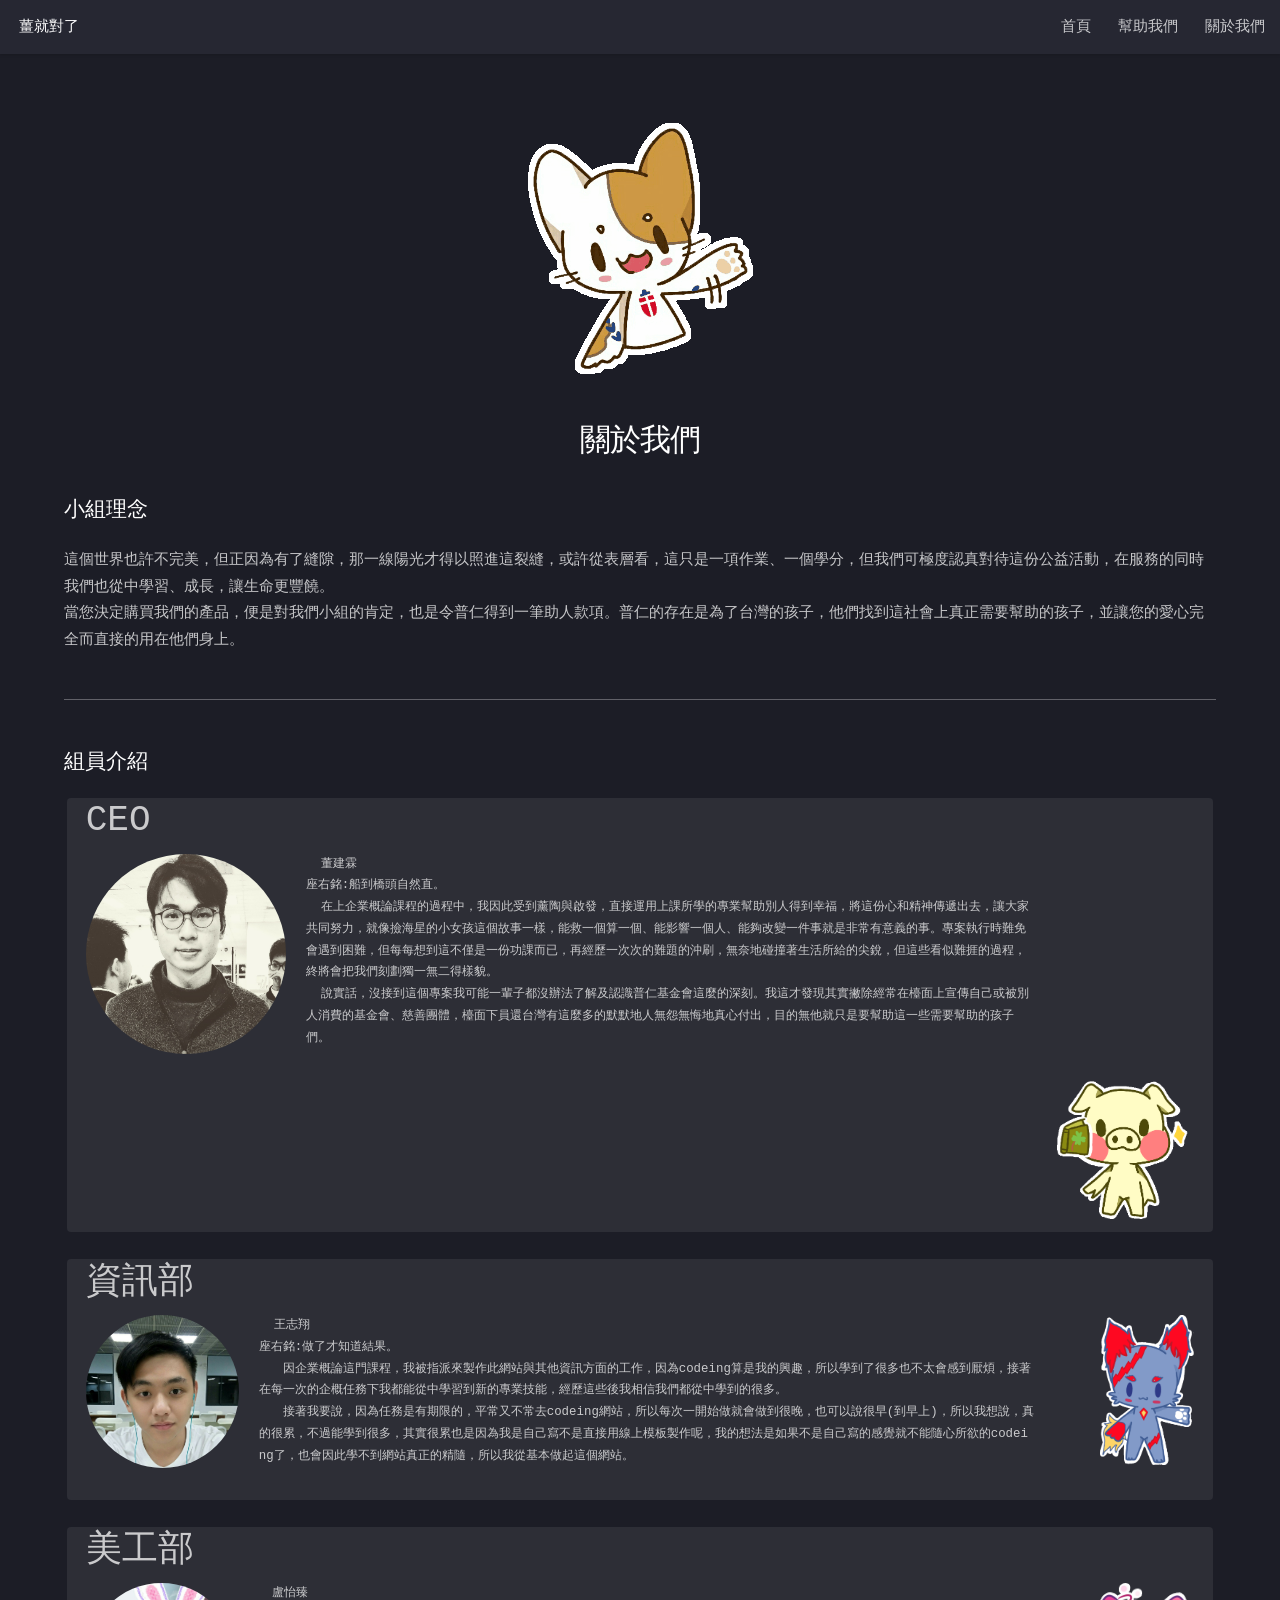
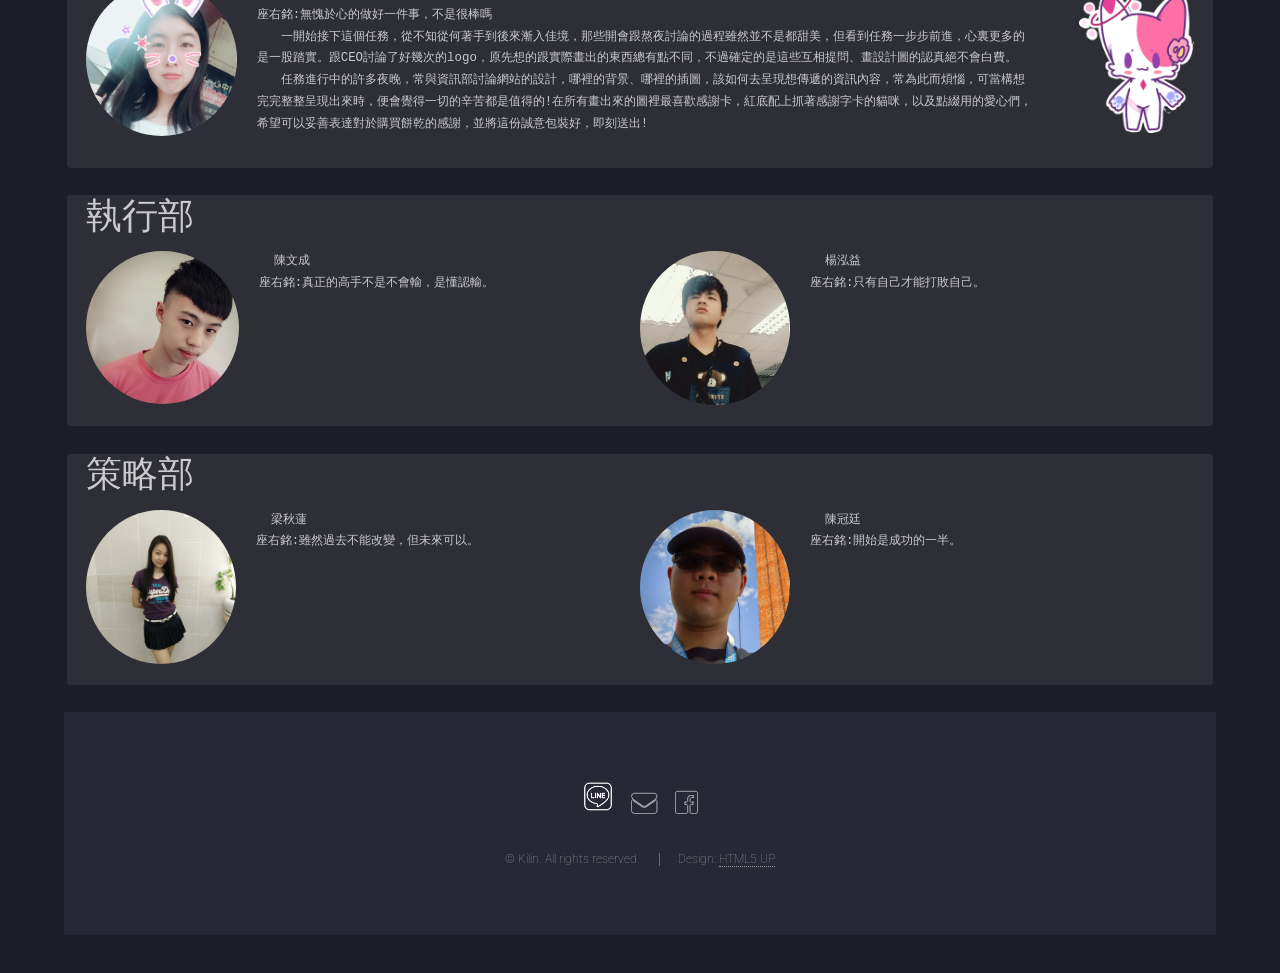
==== commit f01caabb: "Update about.html" ====
--- a/about.html
+++ b/about.html
@@ -64,7 +64,6 @@
 
 						<!-- Text -->
 							<section>
-								<img src="images/10.gif" width="1128" height="827">
 								<h3>小組理念</h3>
 								<p>這個世界也許不完美，但正因為有了縫隙，那一線陽光才得以照進這裂縫，或許從表層看，這只是一項作業、一個學分，但我們可極度認真對待這份公益活動，在服務的同時我們也從中學習、成長，讓生命更豐饒。 
 <br>當您決定購買我們的產品，便是對我們小組的肯定，也是令普仁得到一筆助人款項。普仁的存在是為了台灣的孩子，他們找到這社會上真正需要幫助的孩子，並讓您的愛心完全而直接的用在他們身上。</p>
@@ -126,4 +125,4 @@
 			<script src="assets/js/main.js"></script>
 
 	</body>
-</html>+</html>
